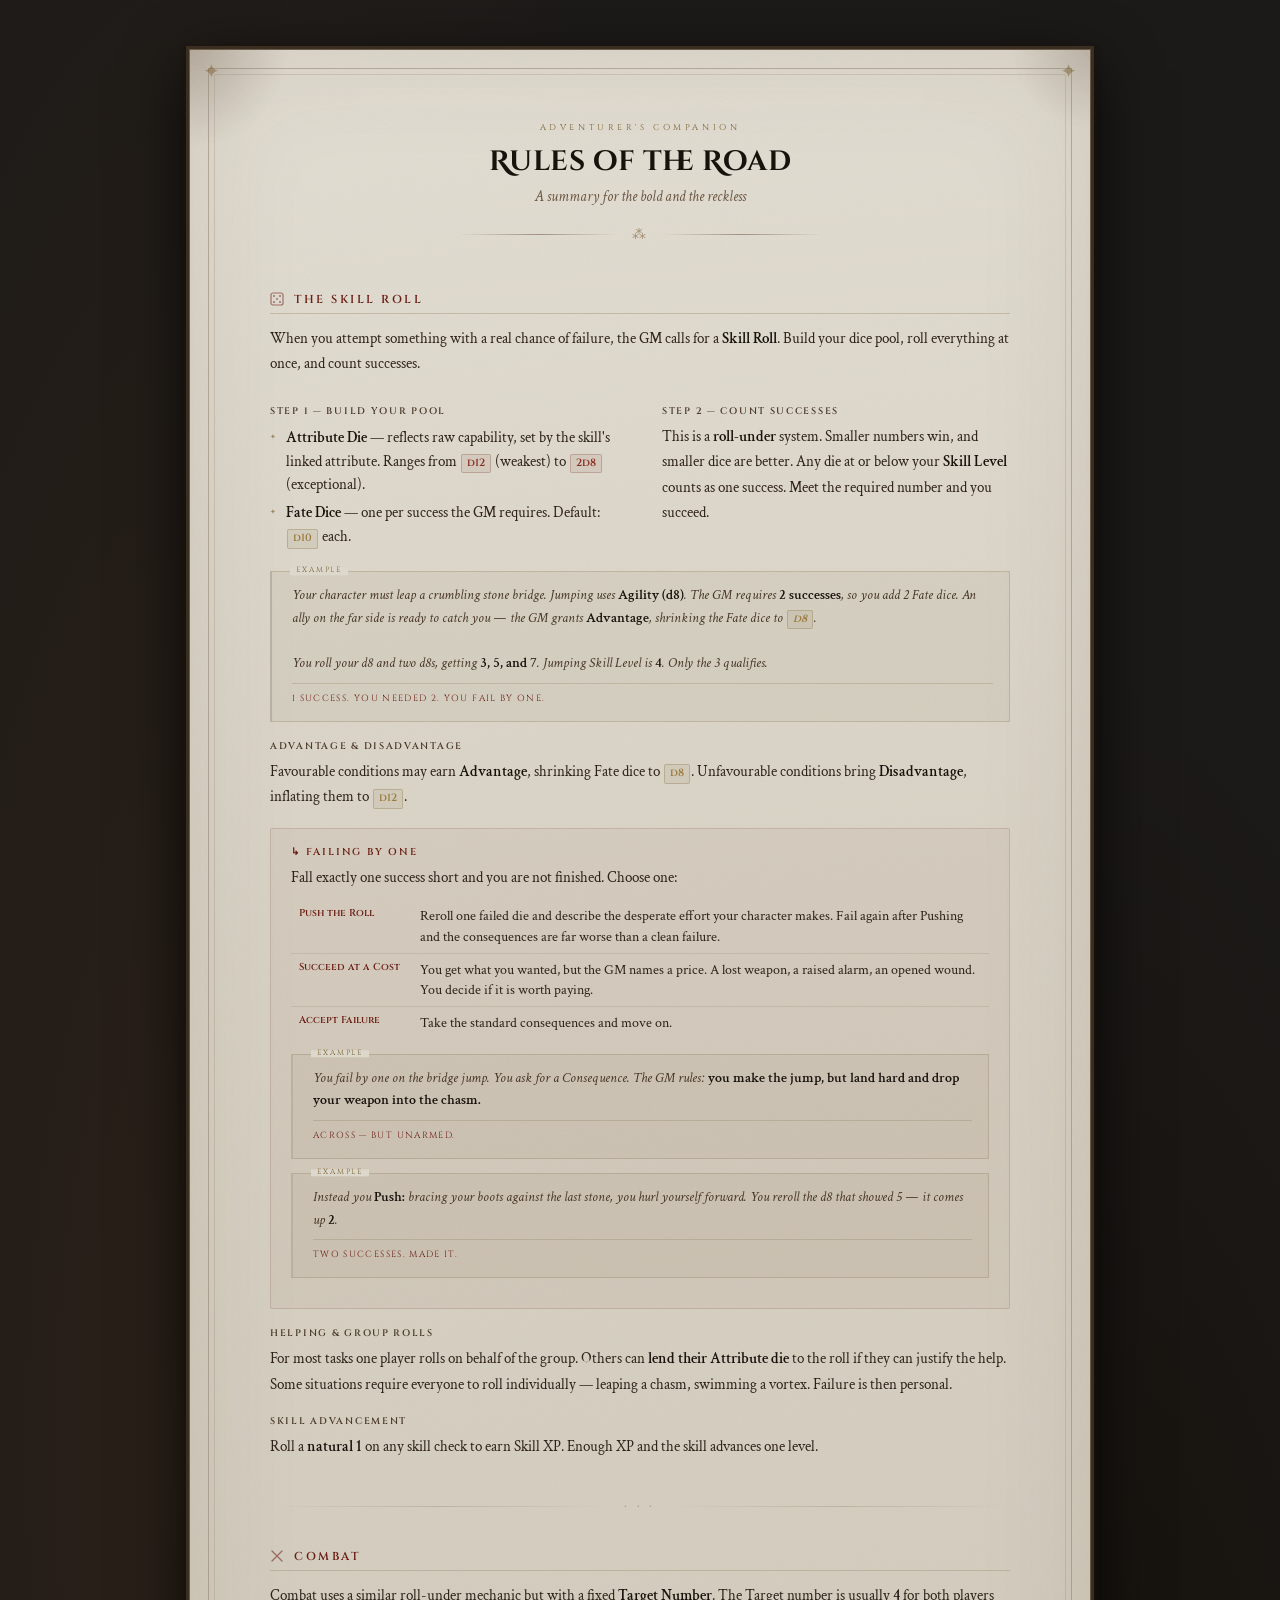
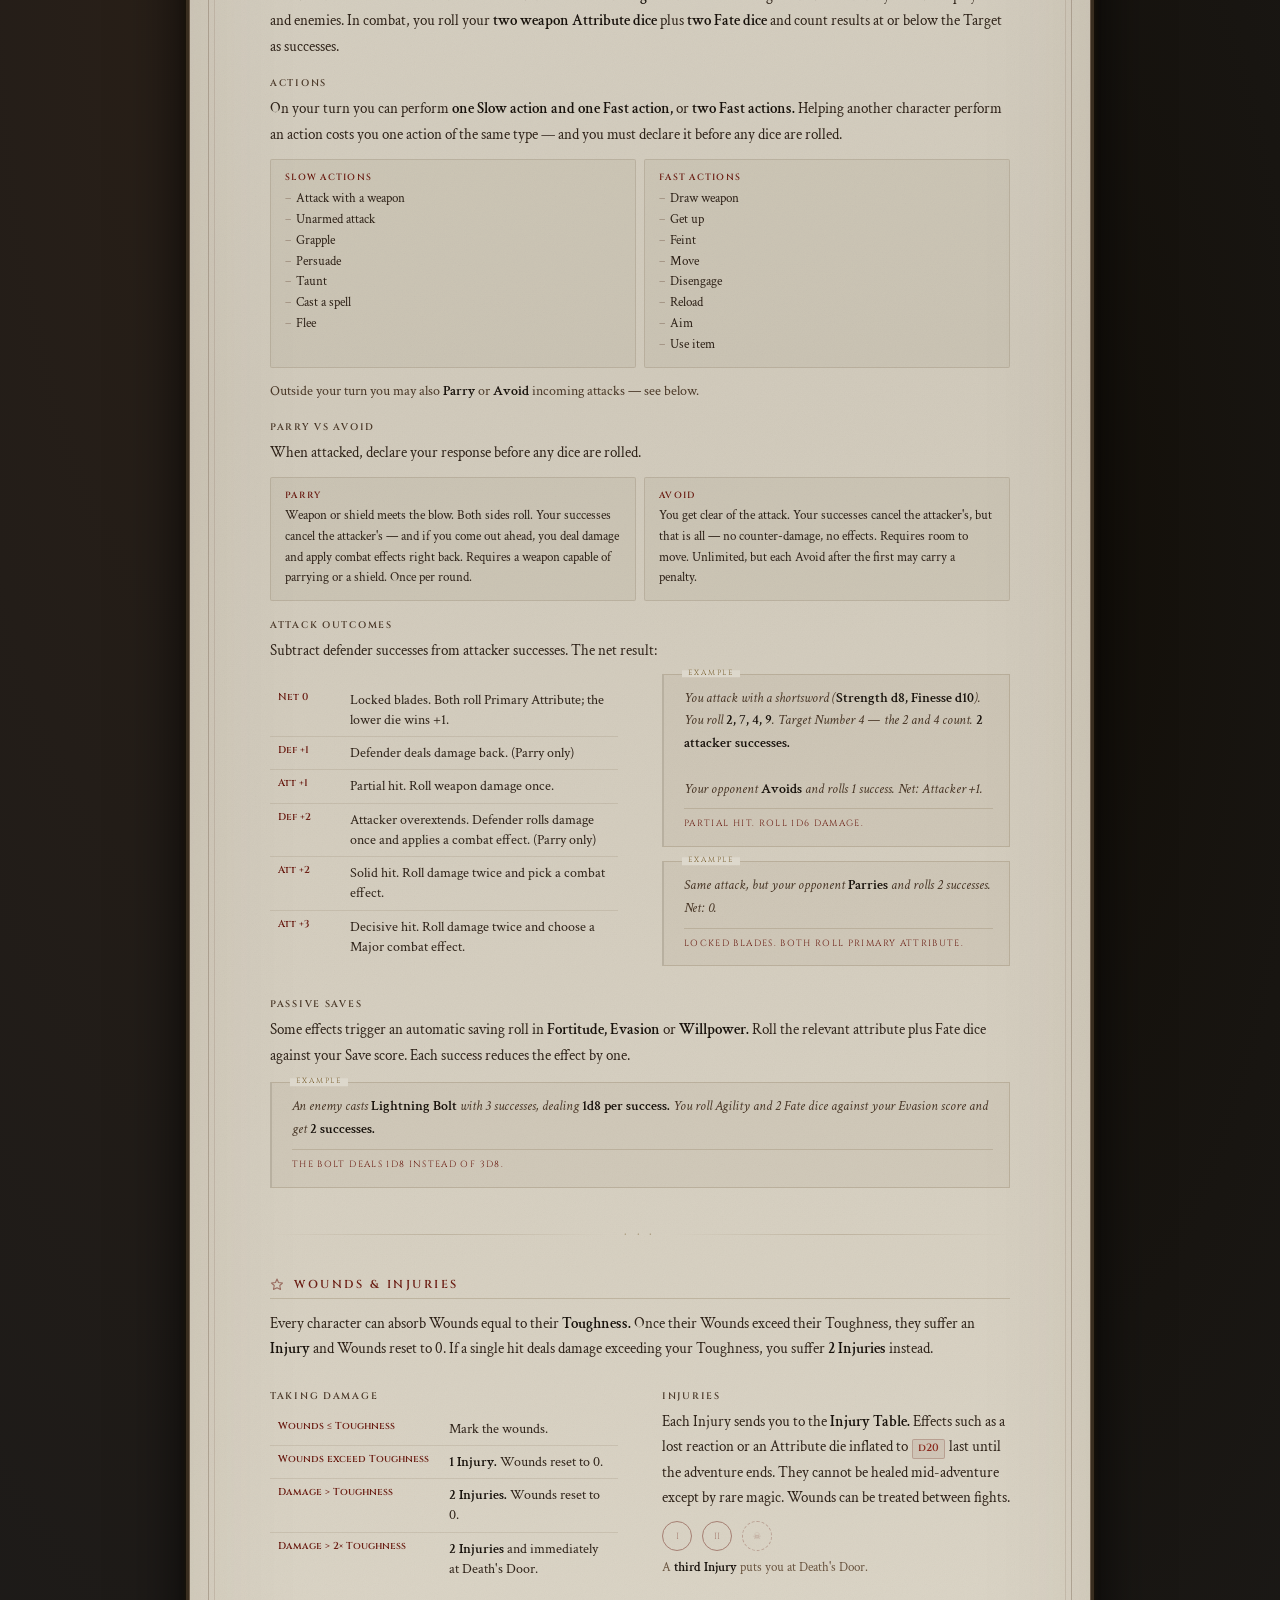
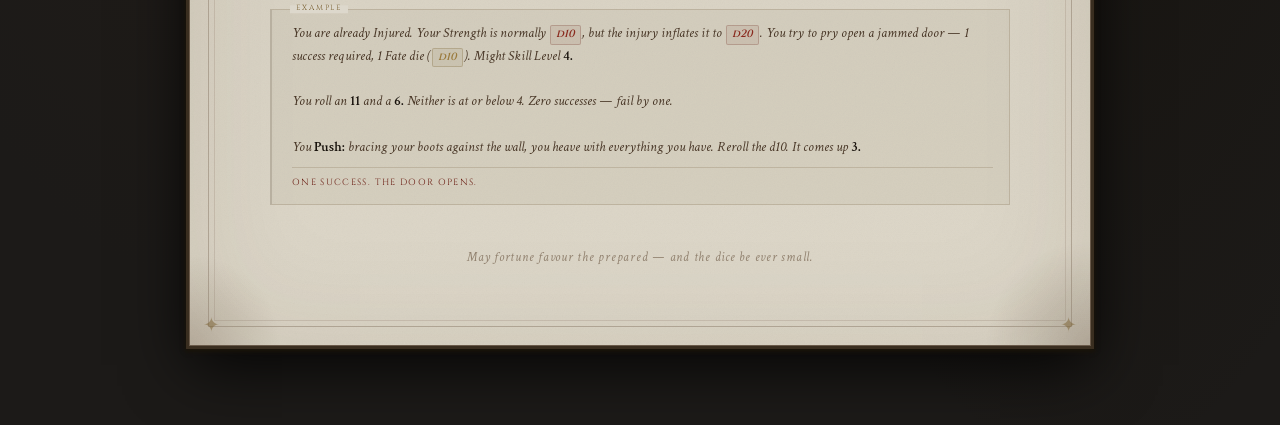
==== index.html @ 97e94782 "Rename rules-summary.html to index.html" ====
<!DOCTYPE html>
<html lang="en">
<head>
<meta charset="UTF-8">
<meta name="viewport" content="width=device-width, initial-scale=1.0">
<title>Rules of the Road — Player's Summary</title>
<link href="https://fonts.googleapis.com/css2?family=Cinzel+Decorative:wght@400;700&family=Cinzel:wght@400;600&family=Crimson+Text:ital,wght@0,400;0,600;1,400;1,600&display=swap" rel="stylesheet">
<style>
  :root {
    --bg:         #1c1a18;
    --parch:      #ddd8cc;
    --parch-mid:  #cdc7b8;
    --parch-dark: #b8b0a0;
    --parch-edge: #a09080;
    --ink:        #18120c;
    --ink-body:   #2e2218;
    --ink-mid:    #4a3828;
    --ink-faint:  #6a5540;
    --red:        #6b1e14;
    --red-light:  #8a2a1e;
    --gold:       #7a6030;
    --gold-light: #9a7a3c;
    --rule-line:  #a8998080;
    --example-border: #9a8a7060;
  }

  * { box-sizing: border-box; margin: 0; padding: 0; }

  body {
    background: var(--bg);
    background-image:
      radial-gradient(ellipse 60% 80% at 15% 40%, #2a2018 0%, transparent 70%),
      radial-gradient(ellipse 50% 60% at 85% 60%, #14100a 0%, transparent 70%);
    min-height: 100vh;
    padding: 50px 24px 80px;
    font-family: 'Crimson Text', Georgia, serif;
    display: flex;
    justify-content: center;
  }

  .page {
    max-width: 900px;
    width: 100%;
    position: relative;
    background: var(--parch);
    background-image:
      url("data:image/svg+xml,%3Csvg xmlns='http://www.w3.org/2000/svg' width='300' height='300'%3E%3Cfilter id='f'%3E%3CfeTurbulence type='fractalNoise' baseFrequency='0.9' numOctaves='4' stitchTiles='stitch'/%3E%3CfeColorMatrix type='saturate' values='0'/%3E%3C/filter%3E%3Crect width='300' height='300' filter='url(%23f)' opacity='0.06'/%3E%3C/svg%3E"),
      linear-gradient(175deg, #e2ddd2 0%, #d8d2c4 25%, #d0c9ba 55%, #d6cfc0 80%, #ddd7c8 100%);
    padding: 72px 80px 80px;
    box-shadow:
      0 0 0 1px #6a5a4a,
      0 0 0 4px #3a2e20,
      0 2px 4px 5px #1a140a,
      0 20px 60px rgba(0,0,0,0.85),
      inset 0 0 120px rgba(60,40,15,0.10);
    animation: appear 0.7s ease-out both;
  }

  @keyframes appear {
    from { opacity: 0; transform: translateY(20px); }
    to   { opacity: 1; transform: translateY(0); }
  }

  .page::before {
    content: '';
    position: absolute; inset: 0; pointer-events: none;
    background:
      radial-gradient(ellipse 150px 150px at 0 0,       rgba(60,35,10,0.22) 0%, transparent 65%),
      radial-gradient(ellipse 120px 120px at 100% 0,    rgba(50,30,8,0.16)  0%, transparent 65%),
      radial-gradient(ellipse 160px 160px at 100% 100%, rgba(45,25,5,0.20)  0%, transparent 65%),
      radial-gradient(ellipse 140px 140px at 0 100%,    rgba(55,32,8,0.18)  0%, transparent 65%);
  }

  .frame { position: absolute; inset: 18px; pointer-events: none; border: 1px solid #8a7a6880; }
  .frame::before { content: ''; position: absolute; inset: 5px; border: 0.5px solid #8a7a6840; }

  .flourish { position: absolute; width: 24px; height: 24px; color: var(--gold); opacity: 0.5; font-size: 20px; line-height: 1; pointer-events: none; }
  .flourish.tl { top: 12px; left: 13px; }
  .flourish.tr { top: 12px; right: 13px; transform: scaleX(-1); }
  .flourish.bl { bottom: 12px; left: 13px; transform: scaleY(-1); }
  .flourish.br { bottom: 12px; right: 13px; transform: scale(-1); }

  .title-block { text-align: center; margin-bottom: 48px; }
  .eyebrow { font-family: 'Cinzel', serif; font-size: 8.5px; letter-spacing: 0.42em; text-transform: uppercase; color: var(--gold); margin-bottom: 12px; }
  h1 { font-family: 'Cinzel Decorative', serif; font-size: 28px; font-weight: 700; color: var(--ink); letter-spacing: 0.02em; line-height: 1.2; margin-bottom: 8px; }
  .title-sub { font-family: 'Crimson Text', serif; font-style: italic; font-size: 15px; color: var(--ink-faint); margin-bottom: 20px; }
  .ornament-rule { display: flex; align-items: center; gap: 14px; justify-content: center; }
  .ornament-rule::before, .ornament-rule::after { content: ''; flex: 1; max-width: 160px; height: 1px; background: linear-gradient(to right, transparent, var(--parch-edge), transparent); }
  .ornament-rule span { color: var(--gold); opacity: 0.6; font-size: 14px; letter-spacing: 0.2em; }

  h2 { font-family: 'Cinzel', serif; font-size: 11.5px; font-weight: 600; letter-spacing: 0.22em; text-transform: uppercase; color: var(--red); margin-bottom: 12px; padding-bottom: 6px; border-bottom: 1px solid var(--rule-line); display: flex; align-items: center; gap: 10px; }
  h2 svg { opacity: 0.55; flex-shrink: 0; }
  h3 { font-family: 'Cinzel', serif; font-size: 9.5px; font-weight: 600; letter-spacing: 0.18em; text-transform: uppercase; color: var(--ink-mid); margin: 18px 0 6px; }

  p { font-size: 15px; line-height: 1.7; color: var(--ink-body); margin-bottom: 10px; }
  strong { color: var(--ink); font-weight: 600; }
  em { color: var(--ink-mid); }

  .example {
    position: relative;
    background: rgba(100,80,50,0.06);
    border: 1px solid var(--example-border);
    border-left: 2.5px solid var(--parch-dark);
    padding: 12px 16px 12px 20px;
    margin: 14px 0;
    font-style: italic;
    font-size: 13.8px;
    color: var(--ink-mid);
    line-height: 1.65;
  }
  .example::before {
    content: 'Example';
    position: absolute; top: -1px; left: 18px;
    font-family: 'Cinzel', serif; font-style: normal;
    font-size: 7.5px; letter-spacing: 0.25em; text-transform: uppercase;
    color: var(--gold); background: var(--parch);
    padding: 0 6px; transform: translateY(-50%); line-height: 1;
  }
  .example strong { color: var(--ink); font-style: normal; }
  .example .result {
    display: inline-block; margin-top: 8px; font-style: normal;
    font-family: 'Cinzel', serif; font-size: 9px; letter-spacing: 0.15em;
    text-transform: uppercase; color: var(--red);
    border-top: 1px solid var(--example-border); padding-top: 7px; width: 100%;
  }

  .columns { display: grid; grid-template-columns: 1fr 1fr; gap: 32px 44px; margin-top: 4px; }
  .section { margin-bottom: 36px; }

  .divider { display: flex; align-items: center; gap: 16px; margin: 38px 0 34px; }
  .divider::before, .divider::after { content: ''; flex: 1; height: 1px; background: linear-gradient(to right, transparent, var(--rule-line), transparent); }
  .divider span { color: var(--gold); opacity: 0.45; font-size: 13px; letter-spacing: 0.25em; }

  .outcome-table { width: 100%; border-collapse: collapse; margin: 10px 0; font-size: 13.5px; }
  .outcome-table tr { border-bottom: 1px solid rgba(100,80,50,0.13); }
  .outcome-table tr:last-child { border-bottom: none; }
  .outcome-table td { padding: 6px 8px; vertical-align: top; color: var(--ink-body); line-height: 1.5; }
  .outcome-table td:first-child { font-family: 'Cinzel', serif; font-size: 10px; font-weight: 600; white-space: nowrap; color: var(--red); padding-right: 12px; min-width: 72px; }

  .die { display: inline-block; font-family: 'Cinzel', serif; font-size: 10.5px; font-weight: 600; color: var(--red-light); background: rgba(107,30,20,0.07); border: 1px solid rgba(107,30,20,0.22); border-radius: 2px; padding: 0px 5px; margin: 0 1px; }
  .die.fate { color: var(--gold-light); background: rgba(120,96,48,0.08); border-color: rgba(120,96,48,0.28); }

  /* Action lists */
  .action-cols { display: grid; grid-template-columns: 1fr 1fr; gap: 8px; margin: 12px 0; }
  .action-card {
    background: rgba(100,80,50,0.06);
    border: 1px solid rgba(100,80,50,0.16);
    padding: 11px 14px; border-radius: 2px;
  }
  .action-card h4 { font-family: 'Cinzel', serif; font-size: 9px; font-weight: 600; letter-spacing: 0.14em; text-transform: uppercase; color: var(--red); margin-bottom: 6px; }
  .action-card ul { list-style: none; padding: 0; columns: 2; column-gap: 10px; }
  .action-card ul.single-col { columns: 1; }
  .action-card li { font-size: 13px; color: var(--ink-body); line-height: 1.6; padding-left: 11px; position: relative; break-inside: avoid; }
  .action-card li::before { content: '–'; position: absolute; left: 0; color: var(--parch-edge); }

  /* Defend cards */
  .defend-grid { display: grid; grid-template-columns: 1fr 1fr; gap: 8px; margin: 12px 0; }
  .defend-card { background: rgba(100,80,50,0.06); border: 1px solid rgba(100,80,50,0.16); padding: 11px 14px; border-radius: 2px; }
  .defend-card h4 { font-family: 'Cinzel', serif; font-size: 9px; font-weight: 600; letter-spacing: 0.14em; text-transform: uppercase; color: var(--red); margin-bottom: 5px; }
  .defend-card p { font-size: 13px; color: var(--ink-body); margin: 0; line-height: 1.6; }

  .fail-section { background: rgba(107,30,20,0.04); border: 1px solid rgba(107,30,20,0.14); border-radius: 2px; padding: 16px 20px; margin-top: 18px; }
  .fail-section h3 { margin-top: 0; color: var(--red); font-size: 10px; }

  .injury-row { display: flex; gap: 10px; margin: 10px 0 6px; }
  .injury-pip { width: 30px; height: 30px; border: 1.5px solid var(--red); border-radius: 50%; opacity: 0.45; display: flex; align-items: center; justify-content: center; font-family: 'Cinzel', serif; font-size: 9px; color: var(--red); }
  .injury-pip.fatal { border-style: dashed; opacity: 0.28; }

  .footer { text-align: center; margin-top: 44px; font-family: 'Crimson Text', serif; font-style: italic; font-size: 12.5px; color: var(--ink-faint); opacity: 0.65; letter-spacing: 0.06em; }

  ul.plain { list-style: none; padding: 0; margin: 8px 0; }
  ul.plain li { font-size: 14.5px; color: var(--ink-body); line-height: 1.65; padding-left: 16px; position: relative; margin-bottom: 4px; }
  ul.plain li::before { content: '✦'; position: absolute; left: 0; font-size: 7px; top: 5px; color: var(--gold); opacity: 0.65; }
</style>
</head>
<body>
<div class="page">
  <div class="frame"></div>
  <span class="flourish tl">✦</span>
  <span class="flourish tr">✦</span>
  <span class="flourish bl">✦</span>
  <span class="flourish br">✦</span>

  <div class="title-block">
    <div class="eyebrow">Adventurer's Companion</div>
    <h1>Rules of the Road</h1>
    <div class="title-sub">A summary for the bold and the reckless</div>
    <div class="ornament-rule"><span>⁂</span></div>
  </div>

  <!-- SKILL ROLLS -->
  <div class="section">
    <h2>
      <svg width="14" height="14" viewBox="0 0 14 14" fill="none"><rect x="1" y="1" width="12" height="12" rx="2" stroke="#6b1e14" stroke-width="1.2"/><circle cx="4" cy="4" r="1" fill="#6b1e14"/><circle cx="10" cy="4" r="1" fill="#6b1e14"/><circle cx="7" cy="7" r="1" fill="#6b1e14"/><circle cx="4" cy="10" r="1" fill="#6b1e14"/><circle cx="10" cy="10" r="1" fill="#6b1e14"/></svg>
      The Skill Roll
    </h2>

    <p>When you attempt something with a real chance of failure, the GM calls for a <strong>Skill Roll</strong>. Build your dice pool, roll everything at once, and count successes.</p>

    <div class="columns">
      <div>
        <h3>Step 1 — Build Your Pool</h3>
        <ul class="plain">
          <li><strong>Attribute Die</strong> — reflects raw capability, set by the skill's linked attribute. Ranges from <span class="die">d12</span> (weakest) to <span class="die">2d8</span> (exceptional).</li>
          <li><strong>Fate Dice</strong> — one per success the GM requires. Default: <span class="die fate">d10</span> each.</li>
        </ul>
      </div>
      <div>
        <h3>Step 2 — Count Successes</h3>
        <p>This is a <strong>roll-under</strong> system. Smaller numbers win, and smaller dice are better. Any die at or below your <strong>Skill Level</strong> counts as one success. Meet the required number and you succeed.</p>
      </div>
    </div>

    <div class="example">
      Your character must leap a crumbling stone bridge. Jumping uses <strong>Agility (d8)</strong>. The GM requires <strong>2 successes</strong>, so you add 2 Fate dice. An ally on the far side is ready to catch you — the GM grants <strong>Advantage</strong>, shrinking the Fate dice to <span class="die fate">d8</span>.<br><br>
      You roll your d8 and two d8s, getting <strong>3, 5, and 7</strong>. Jumping Skill Level is <strong>4</strong>. Only the 3 qualifies.
      <span class="result">1 success. You needed 2. You fail by one.</span>
    </div>

    <h3>Advantage &amp; Disadvantage</h3>
    <p>Favourable conditions may earn <strong>Advantage</strong>, shrinking Fate dice to <span class="die fate">d8</span>. Unfavourable conditions bring <strong>Disadvantage</strong>, inflating them to <span class="die fate">d12</span>.</p>


    <!-- FAILING BY ONE -->
    <div class="fail-section">
      <h3>↳ Failing by One</h3>
      <p>Fall exactly one success short and you are not finished. Choose one:</p>
      <table class="outcome-table">
        <tr>
          <td>Push the Roll</td>
          <td>Reroll one failed die and describe the desperate effort your character makes. Fail again after Pushing and the consequences are far worse than a clean failure.</td>
        </tr>
        <tr>
          <td>Succeed at a Cost</td>
          <td>You get what you wanted, but the GM names a price. A lost weapon, a raised alarm, an opened wound. You decide if it is worth paying.</td>
        </tr>
        <tr>
          <td>Accept Failure</td>
          <td>Take the standard consequences and move on.</td>
        </tr>
      </table>

      <div class="example">
        You fail by one on the bridge jump. You ask for a Consequence. The GM rules: <strong>you make the jump, but land hard and drop your weapon into the chasm.</strong>
        <span class="result">Across — but unarmed.</span>
      </div>
      <div class="example">
        Instead you <strong>Push:</strong> bracing your boots against the last stone, you hurl yourself forward. You reroll the d8 that showed 5 — it comes up <strong>2</strong>.
        <span class="result">Two successes. Made it.</span>
      </div>
    </div>
	  <h3>Helping &amp; Group Rolls</h3>
    <p>For most tasks one player rolls on behalf of the group. Others can <strong>lend their Attribute die</strong> to the roll if they can justify the help. Some situations require everyone to roll individually — leaping a chasm, swimming a vortex. Failure is then personal.</p>

    <h3>Skill Advancement</h3>
    <p>Roll a <strong>natural 1</strong> on any skill check to earn Skill XP. Enough XP and the skill advances one level.</p>
  </div>

  <div class="divider"><span>· · ·</span></div>

  <!-- COMBAT -->
  <div class="section">
    <h2>
      <svg width="14" height="14" viewBox="0 0 14 14" fill="none"><line x1="2" y1="12" x2="12" y2="2" stroke="#6b1e14" stroke-width="1.3" stroke-linecap="round"/><line x1="2" y1="2" x2="12" y2="12" stroke="#6b1e14" stroke-width="1.3" stroke-linecap="round"/></svg>
      Combat
    </h2>

    <p>Combat uses a similar roll-under mechanic but with a fixed <strong>Target Number</strong>. The Target number is usually <strong>4</strong> for both players and enemies. In combat, you roll your <strong>two weapon Attribute dice</strong> plus <strong>two Fate dice</strong> and count results at or below the Target as successes.</p>

    <h3>Actions</h3>
    <p>On your turn you can perform <strong>one Slow action and one Fast action,</strong> or <strong>two Fast actions.</strong> Helping another character perform an action costs you one action of the same type — and you must declare it before any dice are rolled.</p>

    <div class="action-cols">
      <div class="action-card">
        <h4>Slow Actions</h4>
        <ul class="single-col">
          <li>Attack with a weapon</li>
          <li>Unarmed attack</li>
          <li>Grapple</li>
          <li>Persuade</li>
          <li>Taunt</li>
          <li>Cast a spell</li>
          <li>Flee</li>
        </ul>
      </div>
      <div class="action-card">
        <h4>Fast Actions</h4>
        <ul class="single-col">
          <li>Draw weapon</li>
          <li>Get up</li>
          <li>Feint</li>
          <li>Move</li>
          <li>Disengage</li>
          <li>Reload</li>
          <li>Aim</li>
          <li>Use item</li>
        </ul>
      </div>
    </div>

    <p style="font-size: 13.5px; color: var(--ink-mid);">Outside your turn you may also <strong>Parry</strong> or <strong>Avoid</strong> incoming attacks — see below.</p>

    <h3>Parry vs Avoid</h3>
    <p>When attacked, declare your response before any dice are rolled.</p>

    <div class="defend-grid">
      <div class="defend-card">
        <h4>Parry</h4>
        <p>Weapon or shield meets the blow. Both sides roll. Your successes cancel the attacker's — and if you come out ahead, you deal damage and apply combat effects right back. Requires a weapon capable of parrying or a shield. Once per round.</p>
      </div>
      <div class="defend-card">
        <h4>Avoid</h4>
        <p>You get clear of the attack. Your successes cancel the attacker's, but that is all — no counter-damage, no effects. Requires room to move. Unlimited, but each Avoid after the first may carry a penalty.</p>
      </div>
    </div>

    <h3>Attack Outcomes</h3>
    <p>Subtract defender successes from attacker successes. The net result:</p>

    <div class="columns" style="margin-top: 10px;">
      <div>
        <table class="outcome-table">
          <tr><td>Net 0</td><td>Locked blades. Both roll Primary Attribute; the lower die wins +1.</td></tr>
          <tr><td>Def +1</td><td>Defender deals damage back. (Parry only)</td></tr>
          <tr><td>Att +1</td><td>Partial hit. Roll weapon damage once.</td></tr>
          <tr><td>Def +2</td><td>Attacker overextends. Defender rolls damage once and applies a combat effect. (Parry only)</td></tr>
          <tr><td>Att +2</td><td>Solid hit. Roll damage twice and pick a combat effect.</td></tr>
          <tr><td>Att +3</td><td>Decisive hit. Roll damage twice and choose a Major combat effect.</td></tr>
        </table>
      </div>
      <div>
        <div class="example" style="margin-top: 0;">
          You attack with a shortsword (<strong>Strength d8, Finesse d10</strong>). You roll <strong>2, 7, 4, 9</strong>. Target Number 4 — the 2 and 4 count. <strong>2 attacker successes.</strong><br><br>
          Your opponent <strong>Avoids</strong> and rolls 1 success. Net: Attacker +1.
          <span class="result">Partial hit. Roll 1d6 damage.</span>
        </div>
        <div class="example">
          Same attack, but your opponent <strong>Parries</strong> and rolls 2 successes. Net: 0.
          <span class="result">Locked blades. Both roll Primary Attribute.</span>
        </div>
      </div>
    </div>

    <h3>Passive Saves</h3>
    <p>Some effects trigger an automatic saving roll in <strong>Fortitude, Evasion</strong> or <strong>Willpower.</strong> Roll the relevant attribute plus Fate dice against your Save score. Each success reduces the effect by one.</p>

    <div class="example">
      An enemy casts <strong>Lightning Bolt</strong> with 3 successes, dealing <strong>1d8 per success.</strong> You roll Agility and 2 Fate dice against your Evasion score and get <strong>2 successes.</strong>
      <span class="result">The bolt deals 1d8 instead of 3d8.</span>
    </div>
  </div>

  <div class="divider"><span>· · ·</span></div>

  <!-- WOUNDS -->
  <div class="section">
    <h2>
      <svg width="14" height="14" viewBox="0 0 14 14" fill="none"><path d="M7 2 L8.5 5.5 L12.5 6 L9.75 8.5 L10.5 12.5 L7 10.75 L3.5 12.5 L4.25 8.5 L1.5 6 L5.5 5.5 Z" stroke="#6b1e14" stroke-width="1.1" fill="none" stroke-linejoin="round"/></svg>
      Wounds &amp; Injuries
    </h2>

    <p>Every character can absorb Wounds equal to their <strong>Toughness.</strong> Once their Wounds exceed their Toughness, they suffer an <strong>Injury</strong> and Wounds reset to 0. If a single hit deals damage exceeding your Toughness, you suffer <strong>2 Injuries</strong> instead.</p>

    <div class="columns">
      <div>
        <h3>Taking Damage</h3>
        <table class="outcome-table">
          <tr>
            <td>Wounds ≤ Toughness</td>
            <td>Mark the wounds.</td>
          </tr>
          <tr>
            <td>Wounds exceed Toughness</td>
            <td><strong>1 Injury.</strong> Wounds reset to 0.</td>
          </tr>
          <tr>
            <td>Damage &gt; Toughness</td>
            <td><strong>2 Injuries.</strong> Wounds reset to 0.</td>
          </tr>
          <tr>
            <td>Damage &gt; 2× Toughness</td>
            <td><strong>2 Injuries</strong> and immediately at Death's Door.</td>
          </tr>
        </table>
      </div>

      <div>
        <h3>Injuries</h3>
        <p>Each Injury sends you to the <strong>Injury Table.</strong> Effects such as a lost reaction or an Attribute die inflated to <span class="die">d20</span> last until the adventure ends. They cannot be healed mid-adventure except by rare magic. Wounds can be treated between fights.</p>
        <div class="injury-row">
          <div class="injury-pip">I</div>
          <div class="injury-pip">II</div>
          <div class="injury-pip fatal">☠</div>
        </div>
        <p style="font-size: 13px; color: var(--ink-faint);">A <strong>third Injury</strong> puts you at Death's Door.</p>
      </div>
    </div>

    <div class="example">
      You are already Injured. Your Strength is normally <span class="die">d10</span>, but the injury inflates it to <span class="die">d20</span>. You try to pry open a jammed door — 1 success required, 1 Fate die (<span class="die fate">d10</span>). Might Skill Level <strong>4.</strong><br><br>
      You roll an <strong>11</strong> and a <strong>6.</strong> Neither is at or below 4. Zero successes — fail by one.<br><br>
      You <strong>Push:</strong> bracing your boots against the wall, you heave with everything you have. Reroll the d10. It comes up <strong>3.</strong>
      <span class="result">One success. The door opens.</span>
    </div>
  </div>

  <div class="footer">
    May fortune favour the prepared — and the dice be ever small.
  </div>
</div>
</body>
</html>
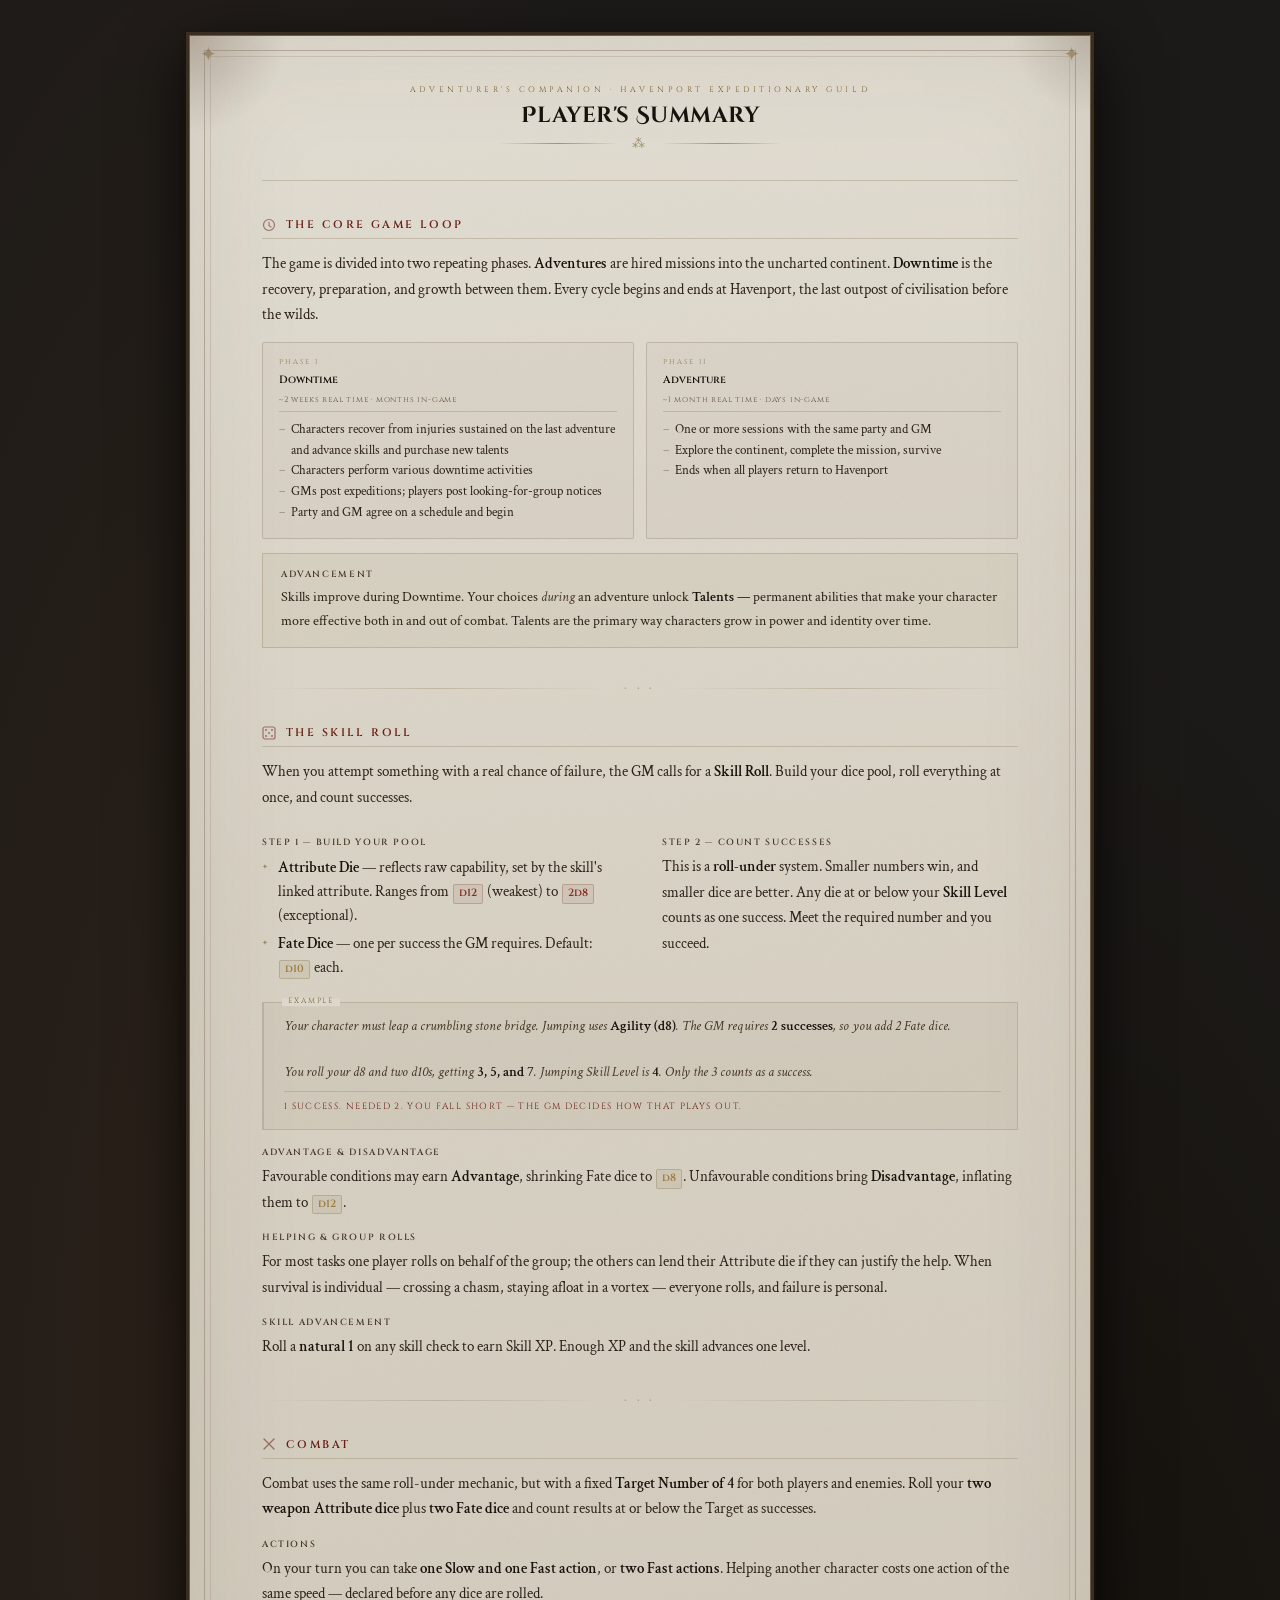
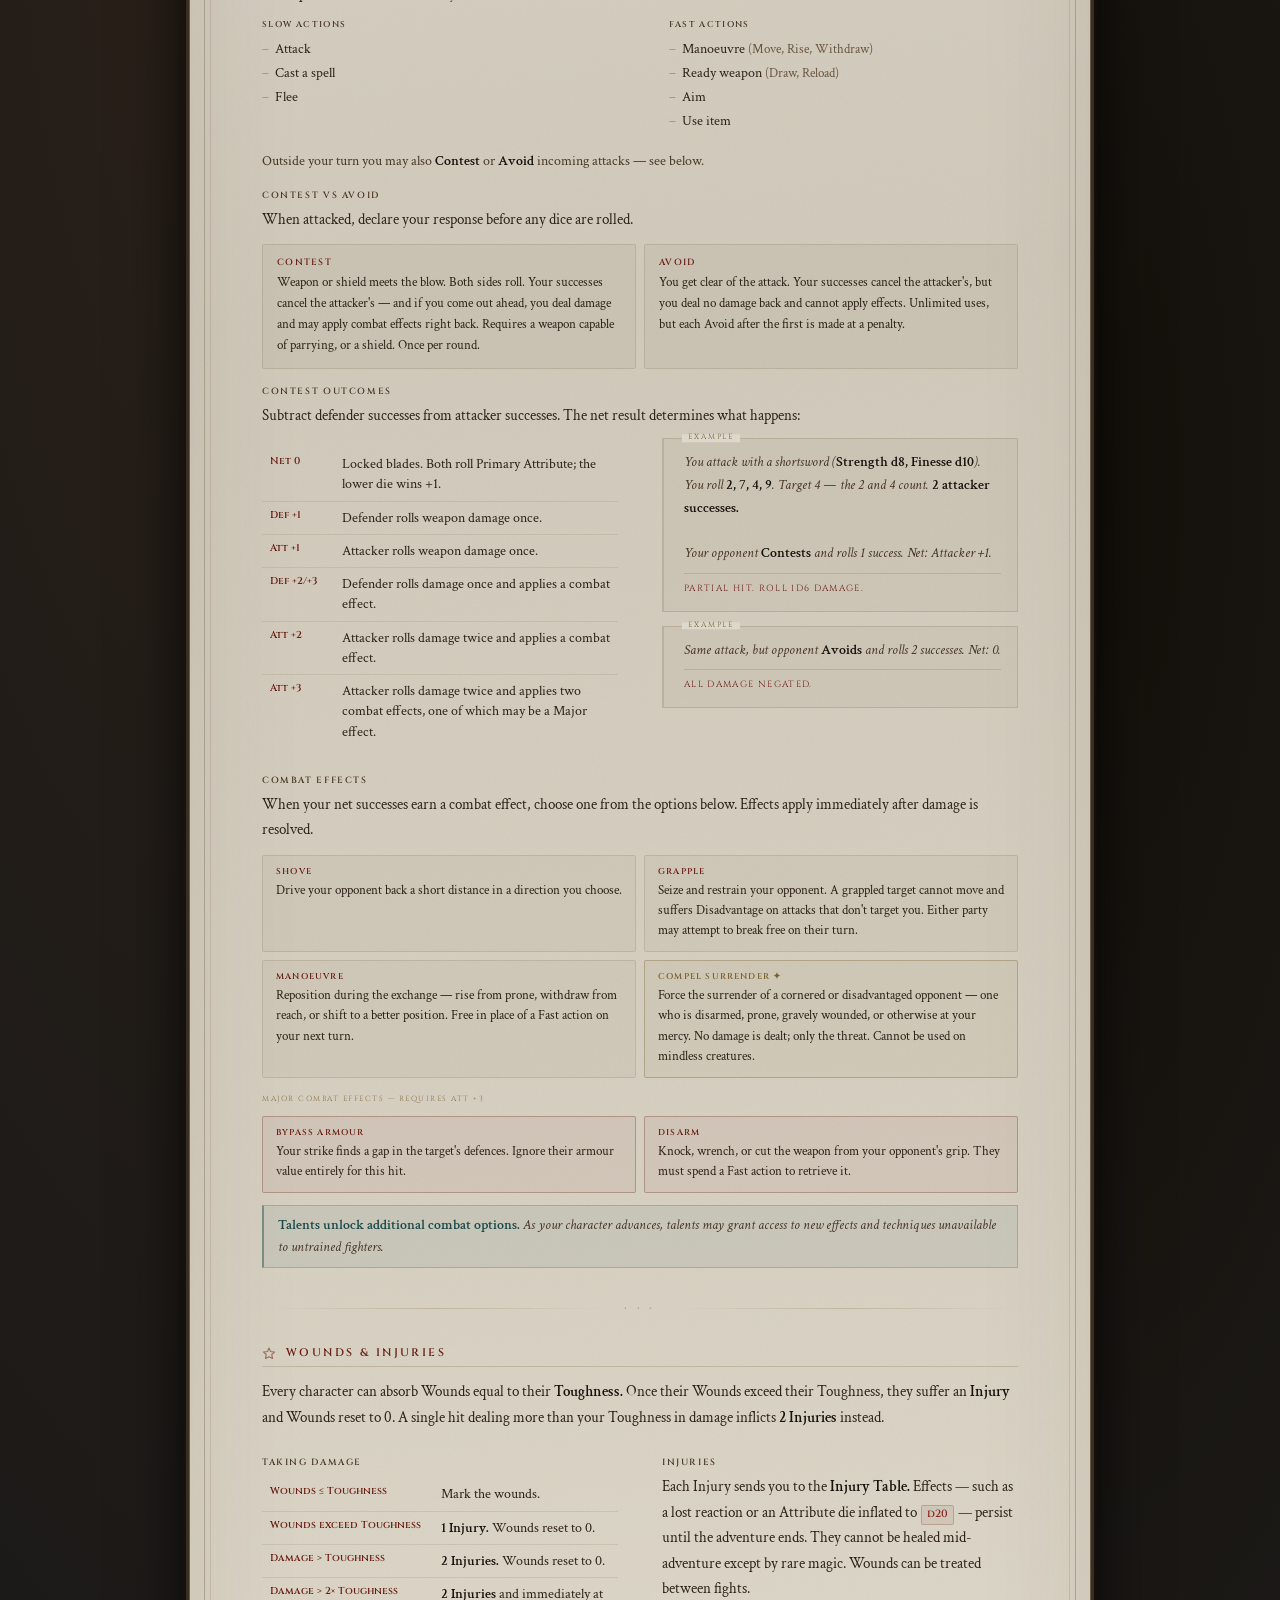
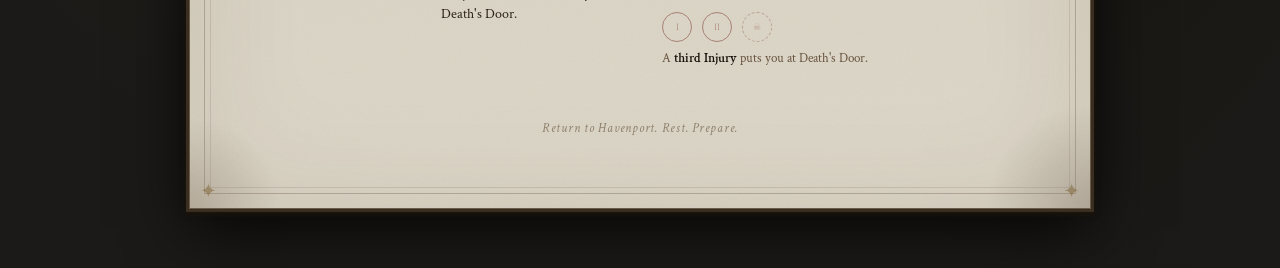
==== commit 4e8318a5: "Update index.html" ====
--- a/index.html
+++ b/index.html
@@ -3,7 +3,7 @@
 <head>
 <meta charset="UTF-8">
 <meta name="viewport" content="width=device-width, initial-scale=1.0">
-<title>Rules of the Road — Player's Summary</title>
+<title>Player's Summary</title>
 <link href="https://fonts.googleapis.com/css2?family=Cinzel+Decorative:wght@400;700&family=Cinzel:wght@400;600&family=Crimson+Text:ital,wght@0,400;0,600;1,400;1,600&display=swap" rel="stylesheet">
 <style>
   :root {
@@ -22,6 +22,7 @@
     --gold-light: #9a7a3c;
     --rule-line:  #a8998080;
     --example-border: #9a8a7060;
+    --teal:       #1a4a4a;
   }
 
   * { box-sizing: border-box; margin: 0; padding: 0; }
@@ -32,7 +33,7 @@
       radial-gradient(ellipse 60% 80% at 15% 40%, #2a2018 0%, transparent 70%),
       radial-gradient(ellipse 50% 60% at 85% 60%, #14100a 0%, transparent 70%);
     min-height: 100vh;
-    padding: 50px 24px 80px;
+    padding: 36px 24px 60px;
     font-family: 'Crimson Text', Georgia, serif;
     display: flex;
     justify-content: center;
@@ -46,7 +47,7 @@
     background-image:
       url("data:image/svg+xml,%3Csvg xmlns='http://www.w3.org/2000/svg' width='300' height='300'%3E%3Cfilter id='f'%3E%3CfeTurbulence type='fractalNoise' baseFrequency='0.9' numOctaves='4' stitchTiles='stitch'/%3E%3CfeColorMatrix type='saturate' values='0'/%3E%3C/filter%3E%3Crect width='300' height='300' filter='url(%23f)' opacity='0.06'/%3E%3C/svg%3E"),
       linear-gradient(175deg, #e2ddd2 0%, #d8d2c4 25%, #d0c9ba 55%, #d6cfc0 80%, #ddd7c8 100%);
-    padding: 72px 80px 80px;
+    padding: 48px 72px 72px;
     box-shadow:
       0 0 0 1px #6a5a4a,
       0 0 0 4px #3a2e20,
@@ -71,49 +72,43 @@
       radial-gradient(ellipse 140px 140px at 0 100%,    rgba(55,32,8,0.18)  0%, transparent 65%);
   }
 
-  .frame { position: absolute; inset: 18px; pointer-events: none; border: 1px solid #8a7a6880; }
+  .frame { position: absolute; inset: 14px; pointer-events: none; border: 1px solid #8a7a6880; }
   .frame::before { content: ''; position: absolute; inset: 5px; border: 0.5px solid #8a7a6840; }
 
   .flourish { position: absolute; width: 24px; height: 24px; color: var(--gold); opacity: 0.5; font-size: 20px; line-height: 1; pointer-events: none; }
-  .flourish.tl { top: 12px; left: 13px; }
-  .flourish.tr { top: 12px; right: 13px; transform: scaleX(-1); }
-  .flourish.bl { bottom: 12px; left: 13px; transform: scaleY(-1); }
-  .flourish.br { bottom: 12px; right: 13px; transform: scale(-1); }
-
-  .title-block { text-align: center; margin-bottom: 48px; }
-  .eyebrow { font-family: 'Cinzel', serif; font-size: 8.5px; letter-spacing: 0.42em; text-transform: uppercase; color: var(--gold); margin-bottom: 12px; }
-  h1 { font-family: 'Cinzel Decorative', serif; font-size: 28px; font-weight: 700; color: var(--ink); letter-spacing: 0.02em; line-height: 1.2; margin-bottom: 8px; }
-  .title-sub { font-family: 'Crimson Text', serif; font-style: italic; font-size: 15px; color: var(--ink-faint); margin-bottom: 20px; }
+  .flourish.tl { top: 9px; left: 10px; }
+  .flourish.tr { top: 9px; right: 10px; transform: scaleX(-1); }
+  .flourish.bl { bottom: 9px; left: 10px; transform: scaleY(-1); }
+  .flourish.br { bottom: 9px; right: 10px; transform: scale(-1); }
+
+  /* ── TITLE ── */
+  .title-block { text-align: center; margin-bottom: 36px; padding-bottom: 28px; border-bottom: 1px solid var(--rule-line); }
+  .eyebrow { font-family: 'Cinzel', serif; font-size: 8px; letter-spacing: 0.44em; text-transform: uppercase; color: var(--gold); margin-bottom: 8px; }
+  h1 { font-family: 'Cinzel Decorative', serif; font-size: 22px; font-weight: 700; color: var(--ink); letter-spacing: 0.02em; line-height: 1.2; margin-bottom: 6px; }
+  .title-sub { font-family: 'Crimson Text', serif; font-style: italic; font-size: 14px; color: var(--ink-faint); margin-bottom: 14px; }
   .ornament-rule { display: flex; align-items: center; gap: 14px; justify-content: center; }
-  .ornament-rule::before, .ornament-rule::after { content: ''; flex: 1; max-width: 160px; height: 1px; background: linear-gradient(to right, transparent, var(--parch-edge), transparent); }
-  .ornament-rule span { color: var(--gold); opacity: 0.6; font-size: 14px; letter-spacing: 0.2em; }
-
-  h2 { font-family: 'Cinzel', serif; font-size: 11.5px; font-weight: 600; letter-spacing: 0.22em; text-transform: uppercase; color: var(--red); margin-bottom: 12px; padding-bottom: 6px; border-bottom: 1px solid var(--rule-line); display: flex; align-items: center; gap: 10px; }
+  .ornament-rule::before, .ornament-rule::after { content: ''; flex: 1; max-width: 120px; height: 1px; background: linear-gradient(to right, transparent, var(--parch-edge), transparent); }
+  .ornament-rule span { color: var(--gold); opacity: 0.6; font-size: 13px; letter-spacing: 0.2em; }
+
+  /* ── HEADINGS ── */
+  h2 { font-family: 'Cinzel', serif; font-size: 11px; font-weight: 600; letter-spacing: 0.22em; text-transform: uppercase; color: var(--red); margin-bottom: 12px; padding-bottom: 6px; border-bottom: 1px solid var(--rule-line); display: flex; align-items: center; gap: 10px; }
   h2 svg { opacity: 0.55; flex-shrink: 0; }
-  h3 { font-family: 'Cinzel', serif; font-size: 9.5px; font-weight: 600; letter-spacing: 0.18em; text-transform: uppercase; color: var(--ink-mid); margin: 18px 0 6px; }
+  h3 { font-family: 'Cinzel', serif; font-size: 9px; font-weight: 600; letter-spacing: 0.18em; text-transform: uppercase; color: var(--ink-mid); margin: 16px 0 6px; }
 
   p { font-size: 15px; line-height: 1.7; color: var(--ink-body); margin-bottom: 10px; }
   strong { color: var(--ink); font-weight: 600; }
   em { color: var(--ink-mid); }
 
+  /* ── EXAMPLE BOX ── */
   .example {
-    position: relative;
-    background: rgba(100,80,50,0.06);
-    border: 1px solid var(--example-border);
-    border-left: 2.5px solid var(--parch-dark);
-    padding: 12px 16px 12px 20px;
-    margin: 14px 0;
-    font-style: italic;
-    font-size: 13.8px;
-    color: var(--ink-mid);
-    line-height: 1.65;
+    position: relative; background: rgba(100,80,50,0.06); border: 1px solid var(--example-border);
+    border-left: 2.5px solid var(--parch-dark); padding: 12px 16px 12px 20px; margin: 14px 0;
+    font-style: italic; font-size: 13.8px; color: var(--ink-mid); line-height: 1.65;
   }
   .example::before {
-    content: 'Example';
-    position: absolute; top: -1px; left: 18px;
-    font-family: 'Cinzel', serif; font-style: normal;
-    font-size: 7.5px; letter-spacing: 0.25em; text-transform: uppercase;
-    color: var(--gold); background: var(--parch);
+    content: 'Example'; position: absolute; top: -1px; left: 18px;
+    font-family: 'Cinzel', serif; font-style: normal; font-size: 7.5px; letter-spacing: 0.25em;
+    text-transform: uppercase; color: var(--gold); background: var(--parch);
     padding: 0 6px; transform: translateY(-50%); line-height: 1;
   }
   .example strong { color: var(--ink); font-style: normal; }
@@ -124,53 +119,94 @@
     border-top: 1px solid var(--example-border); padding-top: 7px; width: 100%;
   }
 
+  /* ── LAYOUT ── */
   .columns { display: grid; grid-template-columns: 1fr 1fr; gap: 32px 44px; margin-top: 4px; }
-  .section { margin-bottom: 36px; }
-
-  .divider { display: flex; align-items: center; gap: 16px; margin: 38px 0 34px; }
+  .section { margin-bottom: 32px; }
+  .divider { display: flex; align-items: center; gap: 16px; margin: 30px 0 28px; }
   .divider::before, .divider::after { content: ''; flex: 1; height: 1px; background: linear-gradient(to right, transparent, var(--rule-line), transparent); }
   .divider span { color: var(--gold); opacity: 0.45; font-size: 13px; letter-spacing: 0.25em; }
 
+  /* ── TABLES ── */
   .outcome-table { width: 100%; border-collapse: collapse; margin: 10px 0; font-size: 13.5px; }
   .outcome-table tr { border-bottom: 1px solid rgba(100,80,50,0.13); }
   .outcome-table tr:last-child { border-bottom: none; }
   .outcome-table td { padding: 6px 8px; vertical-align: top; color: var(--ink-body); line-height: 1.5; }
   .outcome-table td:first-child { font-family: 'Cinzel', serif; font-size: 10px; font-weight: 600; white-space: nowrap; color: var(--red); padding-right: 12px; min-width: 72px; }
 
+  /* ── DICE ── */
   .die { display: inline-block; font-family: 'Cinzel', serif; font-size: 10.5px; font-weight: 600; color: var(--red-light); background: rgba(107,30,20,0.07); border: 1px solid rgba(107,30,20,0.22); border-radius: 2px; padding: 0px 5px; margin: 0 1px; }
   .die.fate { color: var(--gold-light); background: rgba(120,96,48,0.08); border-color: rgba(120,96,48,0.28); }
 
-  /* Action lists */
-  .action-cols { display: grid; grid-template-columns: 1fr 1fr; gap: 8px; margin: 12px 0; }
-  .action-card {
-    background: rgba(100,80,50,0.06);
-    border: 1px solid rgba(100,80,50,0.16);
-    padding: 11px 14px; border-radius: 2px;
-  }
-  .action-card h4 { font-family: 'Cinzel', serif; font-size: 9px; font-weight: 600; letter-spacing: 0.14em; text-transform: uppercase; color: var(--red); margin-bottom: 6px; }
-  .action-card ul { list-style: none; padding: 0; columns: 2; column-gap: 10px; }
-  .action-card ul.single-col { columns: 1; }
-  .action-card li { font-size: 13px; color: var(--ink-body); line-height: 1.6; padding-left: 11px; position: relative; break-inside: avoid; }
-  .action-card li::before { content: '–'; position: absolute; left: 0; color: var(--parch-edge); }
-
-  /* Defend cards */
+  /* ── ACTIONS INLINE SPLIT LIST ── */
+  .action-split {
+    display: grid;
+    grid-template-columns: 1fr 1px 1fr;
+    gap: 0 28px;
+    margin: 12px 0 16px;
+    align-items: start;
+  }
+  .action-split .rule-col { background: rgba(168,153,128,0.4); }
+  .action-split h4 {
+    font-family: 'Cinzel', serif; font-size: 8.5px; font-weight: 600;
+    letter-spacing: 0.16em; text-transform: uppercase; color: var(--ink-mid);
+    margin-bottom: 8px;
+  }
+  .action-split ul { list-style: none; padding: 0; }
+  .action-split li {
+    font-size: 14px; color: var(--ink-body); line-height: 1.65;
+    padding-left: 13px; position: relative; margin-bottom: 1px;
+  }
+  .action-split li::before { content: '–'; position: absolute; left: 0; color: var(--parch-edge); }
+  .action-split li em { font-style: normal; font-size: 12.5px; color: var(--ink-faint); }
+
+  /* ── DEFEND CARDS ── */
   .defend-grid { display: grid; grid-template-columns: 1fr 1fr; gap: 8px; margin: 12px 0; }
   .defend-card { background: rgba(100,80,50,0.06); border: 1px solid rgba(100,80,50,0.16); padding: 11px 14px; border-radius: 2px; }
   .defend-card h4 { font-family: 'Cinzel', serif; font-size: 9px; font-weight: 600; letter-spacing: 0.14em; text-transform: uppercase; color: var(--red); margin-bottom: 5px; }
   .defend-card p { font-size: 13px; color: var(--ink-body); margin: 0; line-height: 1.6; }
 
-  .fail-section { background: rgba(107,30,20,0.04); border: 1px solid rgba(107,30,20,0.14); border-radius: 2px; padding: 16px 20px; margin-top: 18px; }
-  .fail-section h3 { margin-top: 0; color: var(--red); font-size: 10px; }
-
+  /* ── INJURY ── */
   .injury-row { display: flex; gap: 10px; margin: 10px 0 6px; }
   .injury-pip { width: 30px; height: 30px; border: 1.5px solid var(--red); border-radius: 50%; opacity: 0.45; display: flex; align-items: center; justify-content: center; font-family: 'Cinzel', serif; font-size: 9px; color: var(--red); }
   .injury-pip.fatal { border-style: dashed; opacity: 0.28; }
 
-  .footer { text-align: center; margin-top: 44px; font-family: 'Crimson Text', serif; font-style: italic; font-size: 12.5px; color: var(--ink-faint); opacity: 0.65; letter-spacing: 0.06em; }
-
   ul.plain { list-style: none; padding: 0; margin: 8px 0; }
   ul.plain li { font-size: 14.5px; color: var(--ink-body); line-height: 1.65; padding-left: 16px; position: relative; margin-bottom: 4px; }
   ul.plain li::before { content: '✦'; position: absolute; left: 0; font-size: 7px; top: 5px; color: var(--gold); opacity: 0.65; }
+
+  /* ── COMBAT EFFECTS ── */
+  .effect-grid { display: grid; grid-template-columns: 1fr 1fr; gap: 8px; margin: 12px 0; }
+  .effect-card { background: rgba(100,80,50,0.05); border: 1px solid rgba(100,80,50,0.16); padding: 10px 13px; border-radius: 2px; }
+  .effect-card h4 { font-family: 'Cinzel', serif; font-size: 8.5px; font-weight: 600; letter-spacing: 0.14em; text-transform: uppercase; color: var(--red); margin-bottom: 4px; }
+  .effect-card p { font-size: 13px; color: var(--ink-body); margin: 0; line-height: 1.55; }
+  .effect-card.special { border-color: rgba(122,96,48,0.35); background: rgba(122,96,48,0.06); }
+  .effect-card.special h4 { color: var(--gold); }
+  .effect-card.major { border-color: rgba(107,30,20,0.30); background: rgba(107,30,20,0.05); }
+
+  .major-label { font-family: 'Cinzel', serif; font-size: 7.5px; letter-spacing: 0.2em; text-transform: uppercase; color: var(--gold); opacity: 0.8; margin: 16px 0 8px; display: block; }
+
+  .talent-note {
+    background: rgba(26,74,74,0.07); border: 1px solid rgba(26,74,74,0.22);
+    border-left: 2.5px solid rgba(26,74,74,0.45); padding: 9px 14px; margin-top: 12px;
+    font-size: 13.5px; color: var(--ink-mid); font-style: italic; line-height: 1.6;
+  }
+  .talent-note strong { color: var(--teal); font-style: normal; }
+
+  /* ── GAMEPLAY LOOP ── */
+  .phase-grid { display: grid; grid-template-columns: 1fr 1fr; gap: 12px; margin: 14px 0; }
+  .phase-card { border: 1px solid rgba(100,80,50,0.22); padding: 14px 16px; border-radius: 2px; background: rgba(100,80,50,0.04); }
+  .phase-card::before { content: attr(data-phase); font-family: 'Cinzel', serif; font-size: 7px; letter-spacing: 0.28em; text-transform: uppercase; color: var(--gold); opacity: 0.75; display: block; margin-bottom: 6px; }
+  .phase-card h4 { font-family: 'Cinzel', serif; font-size: 10.5px; font-weight: 600; color: var(--ink); margin-bottom: 7px; }
+  .phase-card .timing { font-family: 'Cinzel', serif; font-size: 8px; letter-spacing: 0.1em; color: var(--ink-faint); margin-bottom: 8px; display: block; border-bottom: 1px solid var(--rule-line); padding-bottom: 6px; }
+  .phase-card ul { list-style: none; padding: 0; }
+  .phase-card ul li { font-size: 13px; color: var(--ink-body); line-height: 1.6; padding-left: 12px; position: relative; }
+  .phase-card ul li::before { content: '–'; position: absolute; left: 0; color: var(--parch-edge); }
+
+  .adv-box { background: rgba(122,96,48,0.06); border: 1px solid rgba(122,96,48,0.25); padding: 14px 18px; margin-top: 14px; }
+  .adv-box h3 { margin-top: 0; }
+  .adv-box p { margin-bottom: 0; font-size: 14px; line-height: 1.7; }
+
+  .footer { text-align: center; margin-top: 40px; font-family: 'Crimson Text', serif; font-style: italic; font-size: 12.5px; color: var(--ink-faint); opacity: 0.65; letter-spacing: 0.06em; }
 </style>
 </head>
 <body>
@@ -181,12 +217,51 @@
   <span class="flourish bl">✦</span>
   <span class="flourish br">✦</span>
 
+  <!-- TITLE -->
   <div class="title-block">
-    <div class="eyebrow">Adventurer's Companion</div>
-    <h1>Rules of the Road</h1>
-    <div class="title-sub">A summary for the bold and the reckless</div>
+    <div class="eyebrow">Adventurer's Companion · Havenport Expeditionary Guild</div>
+    <h1>Player's Summary</h1>
     <div class="ornament-rule"><span>⁂</span></div>
   </div>
+
+  <!-- GAMEPLAY LOOP -->
+  <div class="section">
+    <h2>
+      <svg width="14" height="14" viewBox="0 0 14 14" fill="none"><circle cx="7" cy="7" r="5.5" stroke="#6b1e14" stroke-width="1.2"/><path d="M7 4v3.5l2 1.5" stroke="#6b1e14" stroke-width="1.1" stroke-linecap="round"/></svg>
+      The Core Game Loop
+    </h2>
+
+    <p>The game is divided into two repeating phases. <strong>Adventures</strong> are hired missions into the uncharted continent. <strong>Downtime</strong> is the recovery, preparation, and growth between them. Every cycle begins and ends at Havenport, the last outpost of civilisation before the wilds.</p>
+
+    <div class="phase-grid">
+      <div class="phase-card" data-phase="Phase I">
+        <h4>Downtime</h4>
+        <span class="timing">~2 weeks real time · months in-game</span>
+        <ul>
+		<li>Characters recover from injuries sustained on the last adventure and advance skills and purchase new talents</li>
+		<li>Characters perform various downtime activities</li>
+          <li>GMs post expeditions; players post looking-for-group notices</li>          <li>Party and GM agree on a schedule and begin</li>
+
+        </ul>
+      </div>
+      <div class="phase-card" data-phase="Phase II">
+        <h4>Adventure</h4>
+        <span class="timing">~1 month real time · days in-game</span>
+        <ul>
+          <li>One or more sessions with the same party and GM</li>
+          <li>Explore the continent, complete the mission, survive</li>
+          <li>Ends when all players return to Havenport</li>
+        </ul>
+      </div>
+    </div>
+
+    <div class="adv-box">
+      <h3>Advancement</h3>
+      <p>Skills improve during Downtime. Your choices <em>during</em> an adventure unlock <strong>Talents</strong> — permanent abilities that make your character more effective both in and out of combat. Talents are the primary way characters grow in power and identity over time.</p>
+    </div>
+  </div>
+
+  <div class="divider"><span>· · ·</span></div>
 
   <!-- SKILL ROLLS -->
   <div class="section">
@@ -212,45 +287,16 @@
     </div>
 
     <div class="example">
-      Your character must leap a crumbling stone bridge. Jumping uses <strong>Agility (d8)</strong>. The GM requires <strong>2 successes</strong>, so you add 2 Fate dice. An ally on the far side is ready to catch you — the GM grants <strong>Advantage</strong>, shrinking the Fate dice to <span class="die fate">d8</span>.<br><br>
-      You roll your d8 and two d8s, getting <strong>3, 5, and 7</strong>. Jumping Skill Level is <strong>4</strong>. Only the 3 qualifies.
-      <span class="result">1 success. You needed 2. You fail by one.</span>
+      Your character must leap a crumbling stone bridge. Jumping uses <strong>Agility (d8)</strong>. The GM requires <strong>2 successes</strong>, so you add 2 Fate dice. <br><br>
+      You roll your d8 and two d10s, getting <strong>3, 5, and 7</strong>. Jumping Skill Level is <strong>4</strong>. Only the 3 counts as a success.
+      <span class="result">1 success. Needed 2. You fall short — the GM decides how that plays out.</span>
     </div>
 
     <h3>Advantage &amp; Disadvantage</h3>
     <p>Favourable conditions may earn <strong>Advantage</strong>, shrinking Fate dice to <span class="die fate">d8</span>. Unfavourable conditions bring <strong>Disadvantage</strong>, inflating them to <span class="die fate">d12</span>.</p>
 
-
-    <!-- FAILING BY ONE -->
-    <div class="fail-section">
-      <h3>↳ Failing by One</h3>
-      <p>Fall exactly one success short and you are not finished. Choose one:</p>
-      <table class="outcome-table">
-        <tr>
-          <td>Push the Roll</td>
-          <td>Reroll one failed die and describe the desperate effort your character makes. Fail again after Pushing and the consequences are far worse than a clean failure.</td>
-        </tr>
-        <tr>
-          <td>Succeed at a Cost</td>
-          <td>You get what you wanted, but the GM names a price. A lost weapon, a raised alarm, an opened wound. You decide if it is worth paying.</td>
-        </tr>
-        <tr>
-          <td>Accept Failure</td>
-          <td>Take the standard consequences and move on.</td>
-        </tr>
-      </table>
-
-      <div class="example">
-        You fail by one on the bridge jump. You ask for a Consequence. The GM rules: <strong>you make the jump, but land hard and drop your weapon into the chasm.</strong>
-        <span class="result">Across — but unarmed.</span>
-      </div>
-      <div class="example">
-        Instead you <strong>Push:</strong> bracing your boots against the last stone, you hurl yourself forward. You reroll the d8 that showed 5 — it comes up <strong>2</strong>.
-        <span class="result">Two successes. Made it.</span>
-      </div>
-    </div>
-	  <h3>Helping &amp; Group Rolls</h3>
-    <p>For most tasks one player rolls on behalf of the group. Others can <strong>lend their Attribute die</strong> to the roll if they can justify the help. Some situations require everyone to roll individually — leaping a chasm, swimming a vortex. Failure is then personal.</p>
+    <h3>Helping &amp; Group Rolls</h3>
+    <p>For most tasks one player rolls on behalf of the group; the others can lend their Attribute die if they can justify the help. When survival is individual — crossing a chasm, staying afloat in a vortex — everyone rolls, and failure is personal.</p>
 
     <h3>Skill Advancement</h3>
     <p>Roll a <strong>natural 1</strong> on any skill check to earn Skill XP. Enough XP and the skill advances one level.</p>
@@ -265,88 +311,112 @@
       Combat
     </h2>
 
-    <p>Combat uses a similar roll-under mechanic but with a fixed <strong>Target Number</strong>. The Target number is usually <strong>4</strong> for both players and enemies. In combat, you roll your <strong>two weapon Attribute dice</strong> plus <strong>two Fate dice</strong> and count results at or below the Target as successes.</p>
+    <p>Combat uses the same roll-under mechanic, but with a fixed <strong>Target Number of 4</strong> for both players and enemies. Roll your <strong>two weapon Attribute dice</strong> plus <strong>two Fate dice</strong> and count results at or below the Target as successes.</p>
 
     <h3>Actions</h3>
-    <p>On your turn you can perform <strong>one Slow action and one Fast action,</strong> or <strong>two Fast actions.</strong> Helping another character perform an action costs you one action of the same type — and you must declare it before any dice are rolled.</p>
-
-    <div class="action-cols">
-      <div class="action-card">
+    <p>On your turn you can take <strong>one Slow and one Fast action</strong>, or <strong>two Fast actions</strong>. Helping another character costs one action of the same speed — declared before any dice are rolled.</p>
+
+    <div class="action-split">
+      <div>
         <h4>Slow Actions</h4>
-        <ul class="single-col">
-          <li>Attack with a weapon</li>
-          <li>Unarmed attack</li>
-          <li>Grapple</li>
-          <li>Persuade</li>
-          <li>Taunt</li>
+        <ul>
+          <li>Attack</li>
           <li>Cast a spell</li>
           <li>Flee</li>
         </ul>
       </div>
-      <div class="action-card">
+      <div class="rule-col"></div>
+      <div>
         <h4>Fast Actions</h4>
-        <ul class="single-col">
-          <li>Draw weapon</li>
-          <li>Get up</li>
-          <li>Feint</li>
-          <li>Move</li>
-          <li>Disengage</li>
-          <li>Reload</li>
+        <ul>
+          <li>Manoeuvre <em>(Move, Rise, Withdraw)</em></li>
+          <li>Ready weapon <em>(Draw, Reload)</em></li>
           <li>Aim</li>
           <li>Use item</li>
         </ul>
       </div>
     </div>
 
-    <p style="font-size: 13.5px; color: var(--ink-mid);">Outside your turn you may also <strong>Parry</strong> or <strong>Avoid</strong> incoming attacks — see below.</p>
-
-    <h3>Parry vs Avoid</h3>
+    <p style="font-size: 13.5px; color: var(--ink-mid);">Outside your turn you may also <strong>Contest</strong> or <strong>Avoid</strong> incoming attacks — see below.</p>
+
+    <h3>Contest vs Avoid</h3>
     <p>When attacked, declare your response before any dice are rolled.</p>
 
     <div class="defend-grid">
       <div class="defend-card">
-        <h4>Parry</h4>
-        <p>Weapon or shield meets the blow. Both sides roll. Your successes cancel the attacker's — and if you come out ahead, you deal damage and apply combat effects right back. Requires a weapon capable of parrying or a shield. Once per round.</p>
+        <h4>Contest</h4>
+        <p>Weapon or shield meets the blow. Both sides roll. Your successes cancel the attacker's — and if you come out ahead, you deal damage and may apply combat effects right back. Requires a weapon capable of parrying, or a shield. Once per round.</p>
       </div>
       <div class="defend-card">
         <h4>Avoid</h4>
-        <p>You get clear of the attack. Your successes cancel the attacker's, but that is all — no counter-damage, no effects. Requires room to move. Unlimited, but each Avoid after the first may carry a penalty.</p>
-      </div>
-    </div>
-
-    <h3>Attack Outcomes</h3>
-    <p>Subtract defender successes from attacker successes. The net result:</p>
+        <p>You get clear of the attack. Your successes cancel the attacker's, but you deal no damage back and cannot apply effects. Unlimited uses, but each Avoid after the first is made at a penalty.</p>
+      </div>
+    </div>
+
+    <h3>Contest Outcomes</h3>
+    <p>Subtract defender successes from attacker successes. The net result determines what happens:</p>
 
     <div class="columns" style="margin-top: 10px;">
       <div>
         <table class="outcome-table">
           <tr><td>Net 0</td><td>Locked blades. Both roll Primary Attribute; the lower die wins +1.</td></tr>
-          <tr><td>Def +1</td><td>Defender deals damage back. (Parry only)</td></tr>
-          <tr><td>Att +1</td><td>Partial hit. Roll weapon damage once.</td></tr>
-          <tr><td>Def +2</td><td>Attacker overextends. Defender rolls damage once and applies a combat effect. (Parry only)</td></tr>
-          <tr><td>Att +2</td><td>Solid hit. Roll damage twice and pick a combat effect.</td></tr>
-          <tr><td>Att +3</td><td>Decisive hit. Roll damage twice and choose a Major combat effect.</td></tr>
+          <tr><td>Def +1</td><td>Defender rolls weapon damage once.</td></tr>
+          <tr><td>Att +1</td><td>Attacker rolls weapon damage once.</td></tr>
+          <tr><td>Def +2/+3</td><td>Defender rolls damage once and applies a combat effect.</td></tr>
+          <tr><td>Att +2</td><td>Attacker rolls damage twice and applies a combat effect.</td></tr>
+          <tr><td>Att +3</td><td>Attacker rolls damage twice and applies two combat effects, one of which may be a Major effect.</td></tr>
         </table>
       </div>
       <div>
         <div class="example" style="margin-top: 0;">
-          You attack with a shortsword (<strong>Strength d8, Finesse d10</strong>). You roll <strong>2, 7, 4, 9</strong>. Target Number 4 — the 2 and 4 count. <strong>2 attacker successes.</strong><br><br>
-          Your opponent <strong>Avoids</strong> and rolls 1 success. Net: Attacker +1.
+          You attack with a shortsword (<strong>Strength d8, Finesse d10</strong>). You roll <strong>2, 7, 4, 9</strong>. Target 4 — the 2 and 4 count. <strong>2 attacker successes.</strong><br><br>
+          Your opponent <strong>Contests</strong> and rolls 1 success. Net: Attacker +1.
           <span class="result">Partial hit. Roll 1d6 damage.</span>
         </div>
         <div class="example">
-          Same attack, but your opponent <strong>Parries</strong> and rolls 2 successes. Net: 0.
-          <span class="result">Locked blades. Both roll Primary Attribute.</span>
+          Same attack, but opponent <strong>Avoids</strong> and rolls 2 successes. Net: 0.
+          <span class="result">All damage negated.</span>
         </div>
       </div>
     </div>
 
-    <h3>Passive Saves</h3>
-    <p>Some effects trigger an automatic saving roll in <strong>Fortitude, Evasion</strong> or <strong>Willpower.</strong> Roll the relevant attribute plus Fate dice against your Save score. Each success reduces the effect by one.</p>
-
-    <div class="example">
-      An enemy casts <strong>Lightning Bolt</strong> with 3 successes, dealing <strong>1d8 per success.</strong> You roll Agility and 2 Fate dice against your Evasion score and get <strong>2 successes.</strong>
-      <span class="result">The bolt deals 1d8 instead of 3d8.</span>
+    <!-- COMBAT EFFECTS -->
+    <h3>Combat Effects</h3>
+    <p>When your net successes earn a combat effect, choose one from the options below. Effects apply immediately after damage is resolved.</p>
+
+    <div class="effect-grid">
+      <div class="effect-card">
+        <h4>Shove</h4>
+        <p>Drive your opponent back a short distance in a direction you choose.</p>
+      </div>
+      <div class="effect-card">
+        <h4>Grapple</h4>
+        <p>Seize and restrain your opponent. A grappled target cannot move and suffers Disadvantage on attacks that don't target you. Either party may attempt to break free on their turn.</p>
+      </div>
+      <div class="effect-card">
+        <h4>Manoeuvre</h4>
+        <p>Reposition during the exchange — rise from prone, withdraw from reach, or shift to a better position. Free in place of a Fast action on your next turn.</p>
+      </div>
+      <div class="effect-card special">
+        <h4>Compel Surrender ✦</h4>
+        <p>Force the surrender of a cornered or disadvantaged opponent — one who is disarmed, prone, gravely wounded, or otherwise at your mercy. No damage is dealt; only the threat. Cannot be used on mindless creatures.</p>
+      </div>
+    </div>
+
+    <span class="major-label">Major Combat Effects — requires Att +3</span>
+    <div class="effect-grid">
+      <div class="effect-card major">
+        <h4>Bypass Armour</h4>
+        <p>Your strike finds a gap in the target's defences. Ignore their armour value entirely for this hit.</p>
+      </div>
+      <div class="effect-card major">
+        <h4>Disarm</h4>
+        <p>Knock, wrench, or cut the weapon from your opponent's grip. They must spend a Fast action to retrieve it.</p>
+      </div>
+    </div>
+
+    <div class="talent-note">
+      <strong>Talents unlock additional combat options.</strong> As your character advances, talents may grant access to new effects and techniques unavailable to untrained fighters.
     </div>
   </div>
 
@@ -359,34 +429,21 @@
       Wounds &amp; Injuries
     </h2>
 
-    <p>Every character can absorb Wounds equal to their <strong>Toughness.</strong> Once their Wounds exceed their Toughness, they suffer an <strong>Injury</strong> and Wounds reset to 0. If a single hit deals damage exceeding your Toughness, you suffer <strong>2 Injuries</strong> instead.</p>
+    <p>Every character can absorb Wounds equal to their <strong>Toughness.</strong> Once their Wounds exceed their Toughness, they suffer an <strong>Injury</strong> and Wounds reset to 0. A single hit dealing more than your Toughness in damage inflicts <strong>2 Injuries</strong> instead.</p>
 
     <div class="columns">
       <div>
         <h3>Taking Damage</h3>
         <table class="outcome-table">
-          <tr>
-            <td>Wounds ≤ Toughness</td>
-            <td>Mark the wounds.</td>
-          </tr>
-          <tr>
-            <td>Wounds exceed Toughness</td>
-            <td><strong>1 Injury.</strong> Wounds reset to 0.</td>
-          </tr>
-          <tr>
-            <td>Damage &gt; Toughness</td>
-            <td><strong>2 Injuries.</strong> Wounds reset to 0.</td>
-          </tr>
-          <tr>
-            <td>Damage &gt; 2× Toughness</td>
-            <td><strong>2 Injuries</strong> and immediately at Death's Door.</td>
-          </tr>
+          <tr><td>Wounds ≤ Toughness</td><td>Mark the wounds.</td></tr>
+          <tr><td>Wounds exceed Toughness</td><td><strong>1 Injury.</strong> Wounds reset to 0.</td></tr>
+          <tr><td>Damage &gt; Toughness</td><td><strong>2 Injuries.</strong> Wounds reset to 0.</td></tr>
+          <tr><td>Damage &gt; 2× Toughness</td><td><strong>2 Injuries</strong> and immediately at Death's Door.</td></tr>
         </table>
       </div>
-
       <div>
         <h3>Injuries</h3>
-        <p>Each Injury sends you to the <strong>Injury Table.</strong> Effects such as a lost reaction or an Attribute die inflated to <span class="die">d20</span> last until the adventure ends. They cannot be healed mid-adventure except by rare magic. Wounds can be treated between fights.</p>
+        <p>Each Injury sends you to the <strong>Injury Table.</strong> Effects — such as a lost reaction or an Attribute die inflated to <span class="die">d20</span> — persist until the adventure ends. They cannot be healed mid-adventure except by rare magic. Wounds can be treated between fights.</p>
         <div class="injury-row">
           <div class="injury-pip">I</div>
           <div class="injury-pip">II</div>
@@ -395,18 +452,9 @@
         <p style="font-size: 13px; color: var(--ink-faint);">A <strong>third Injury</strong> puts you at Death's Door.</p>
       </div>
     </div>
-
-    <div class="example">
-      You are already Injured. Your Strength is normally <span class="die">d10</span>, but the injury inflates it to <span class="die">d20</span>. You try to pry open a jammed door — 1 success required, 1 Fate die (<span class="die fate">d10</span>). Might Skill Level <strong>4.</strong><br><br>
-      You roll an <strong>11</strong> and a <strong>6.</strong> Neither is at or below 4. Zero successes — fail by one.<br><br>
-      You <strong>Push:</strong> bracing your boots against the wall, you heave with everything you have. Reroll the d10. It comes up <strong>3.</strong>
-      <span class="result">One success. The door opens.</span>
-    </div>
   </div>
 
-  <div class="footer">
-    May fortune favour the prepared — and the dice be ever small.
-  </div>
+  <div class="footer">Return to Havenport. Rest. Prepare.</div>
 </div>
 </body>
 </html>
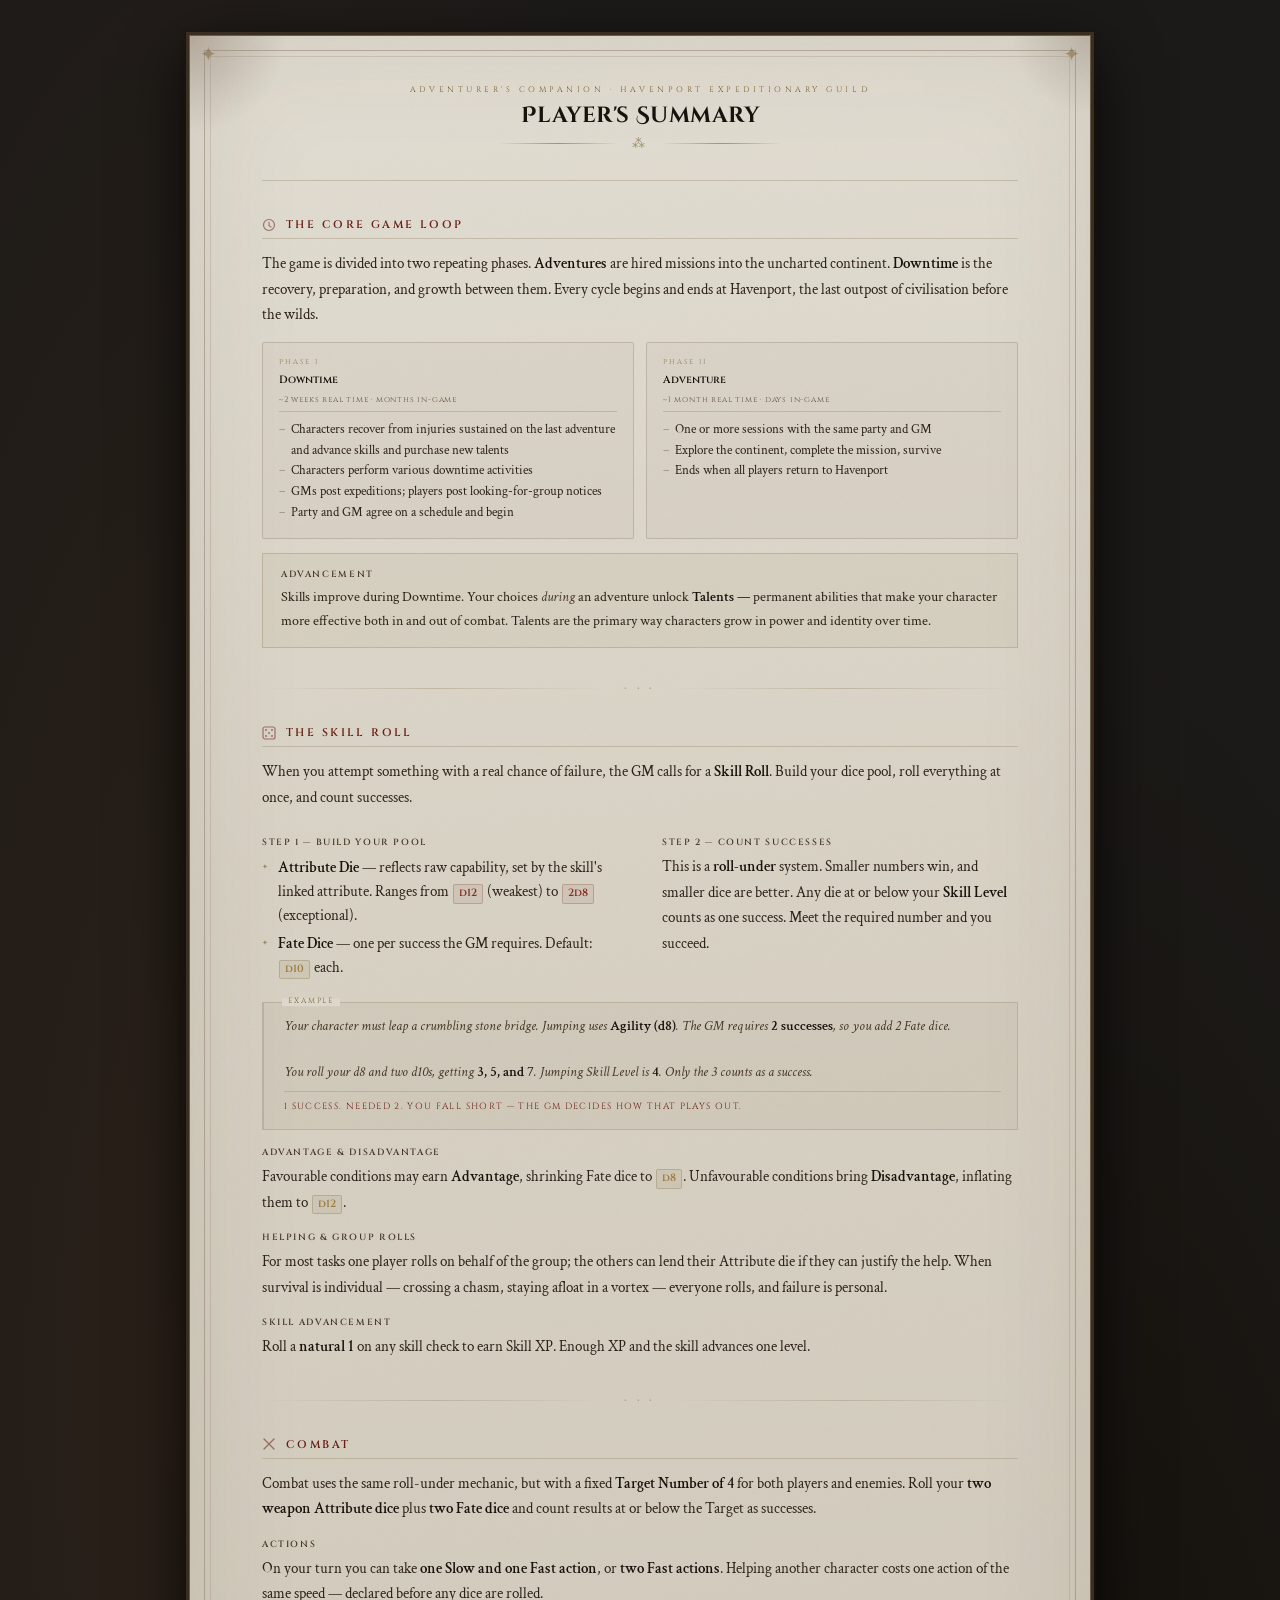
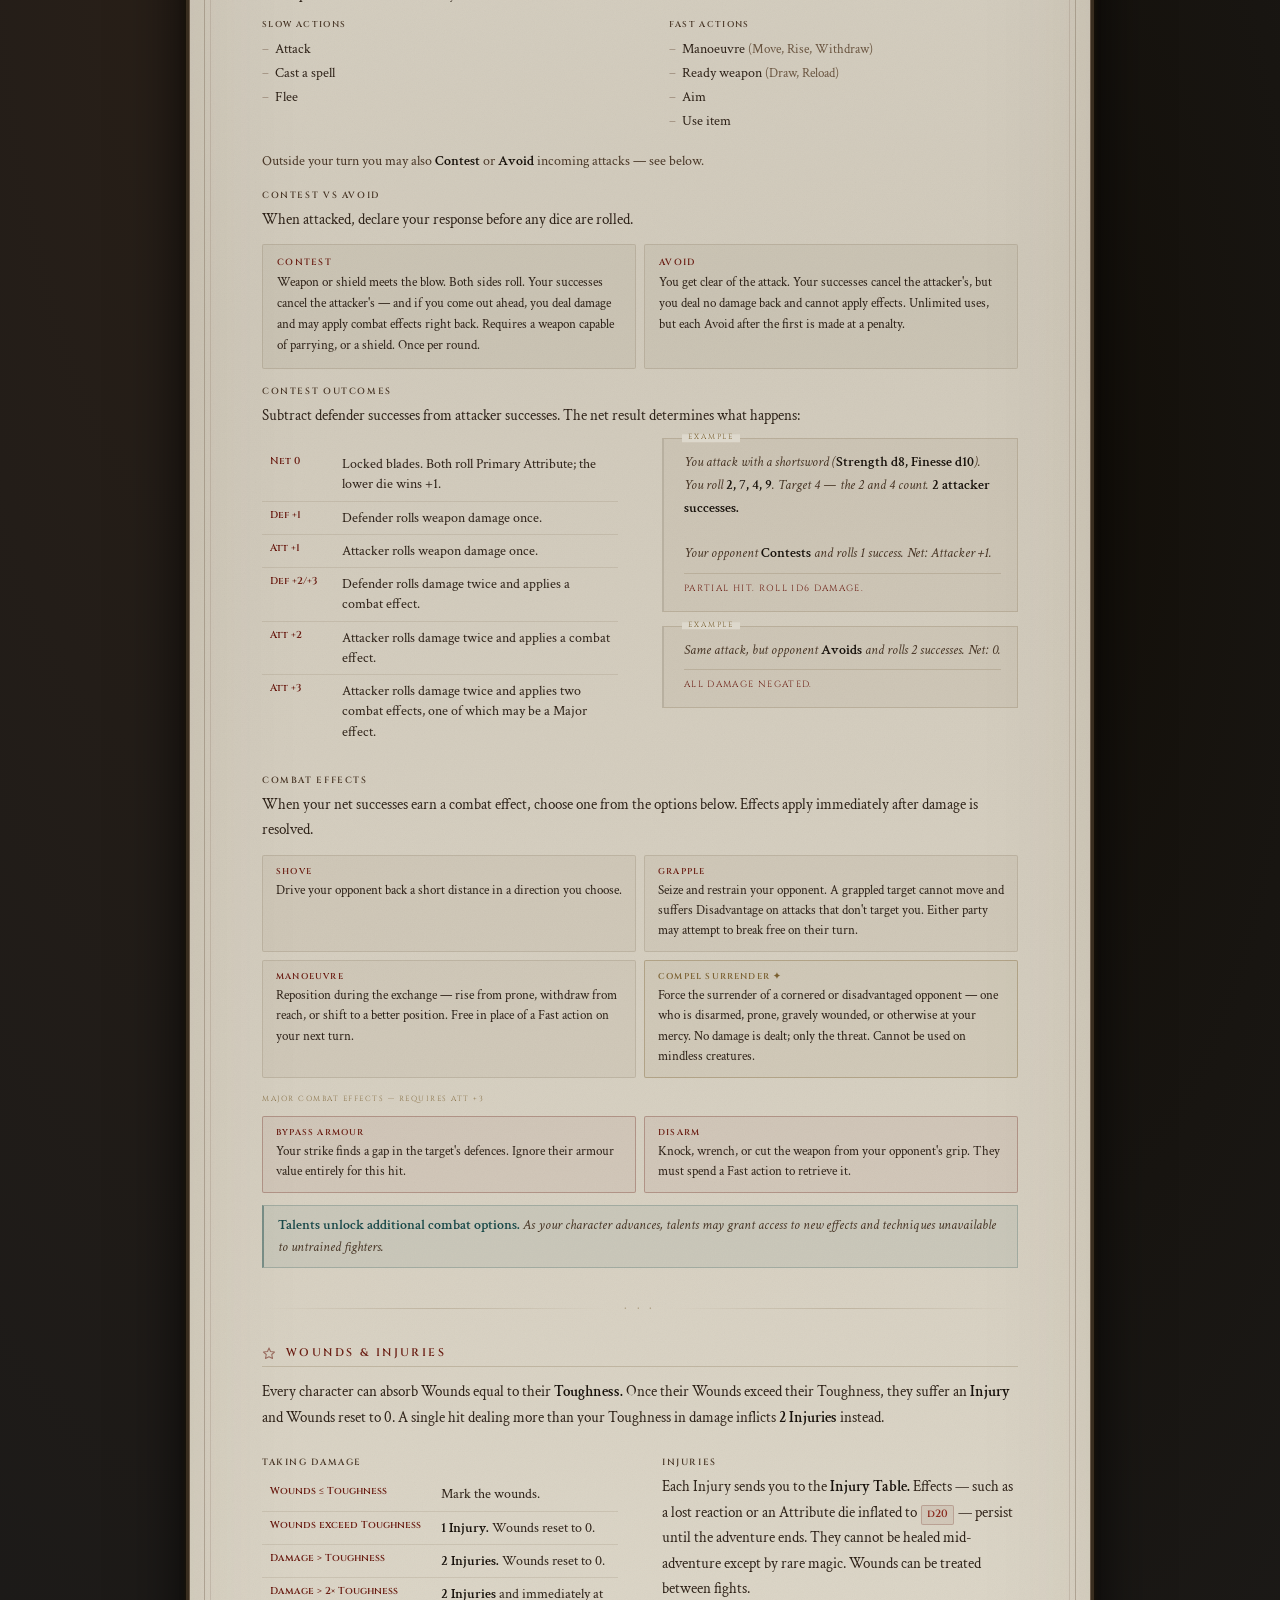
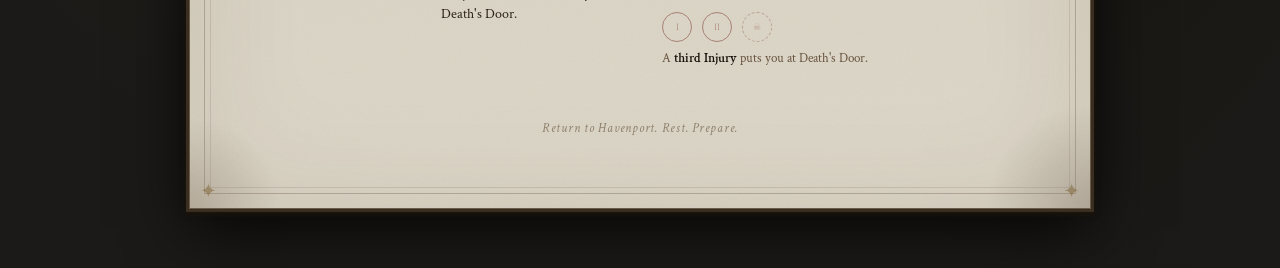
==== commit ddd475f9: "Update index.html" ====
--- a/index.html
+++ b/index.html
@@ -362,7 +362,7 @@
           <tr><td>Net 0</td><td>Locked blades. Both roll Primary Attribute; the lower die wins +1.</td></tr>
           <tr><td>Def +1</td><td>Defender rolls weapon damage once.</td></tr>
           <tr><td>Att +1</td><td>Attacker rolls weapon damage once.</td></tr>
-          <tr><td>Def +2/+3</td><td>Defender rolls damage once and applies a combat effect.</td></tr>
+          <tr><td>Def +2/+3</td><td>Defender rolls damage twice and applies a combat effect.</td></tr>
           <tr><td>Att +2</td><td>Attacker rolls damage twice and applies a combat effect.</td></tr>
           <tr><td>Att +3</td><td>Attacker rolls damage twice and applies two combat effects, one of which may be a Major effect.</td></tr>
         </table>
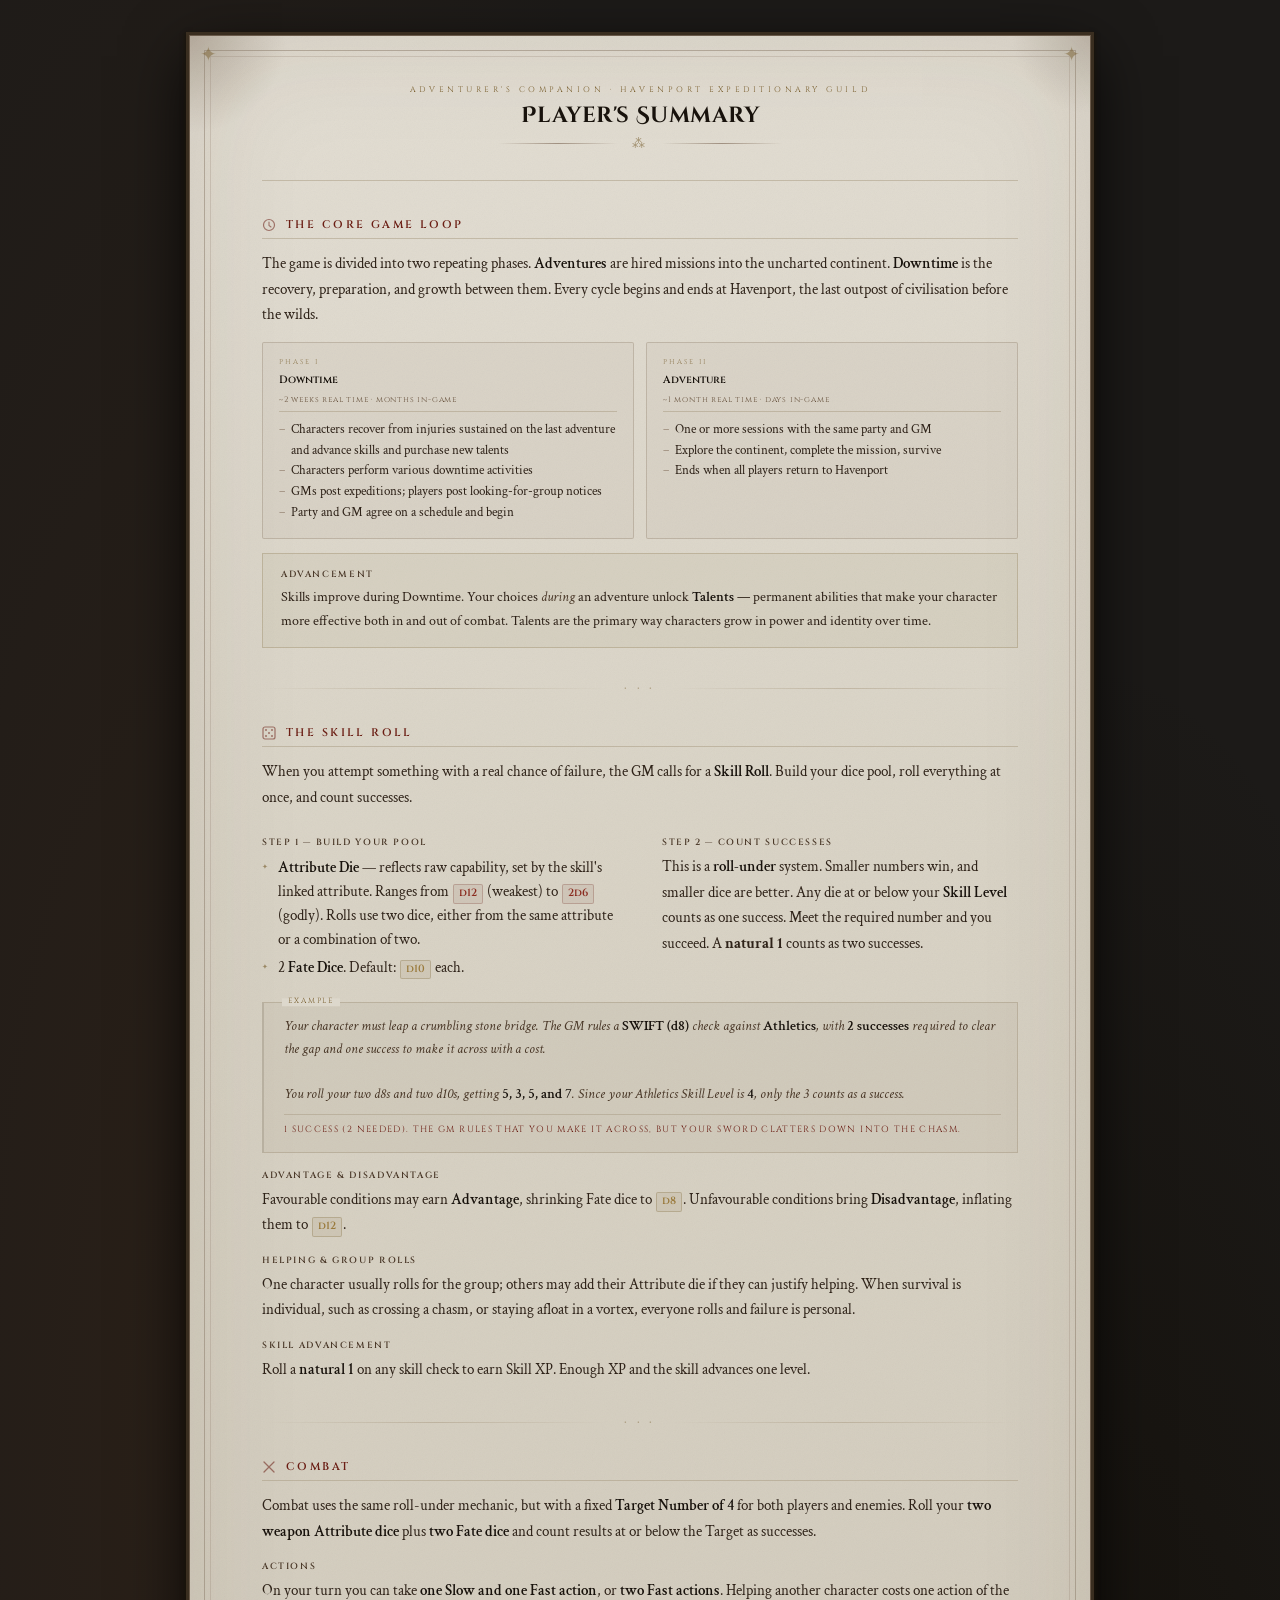
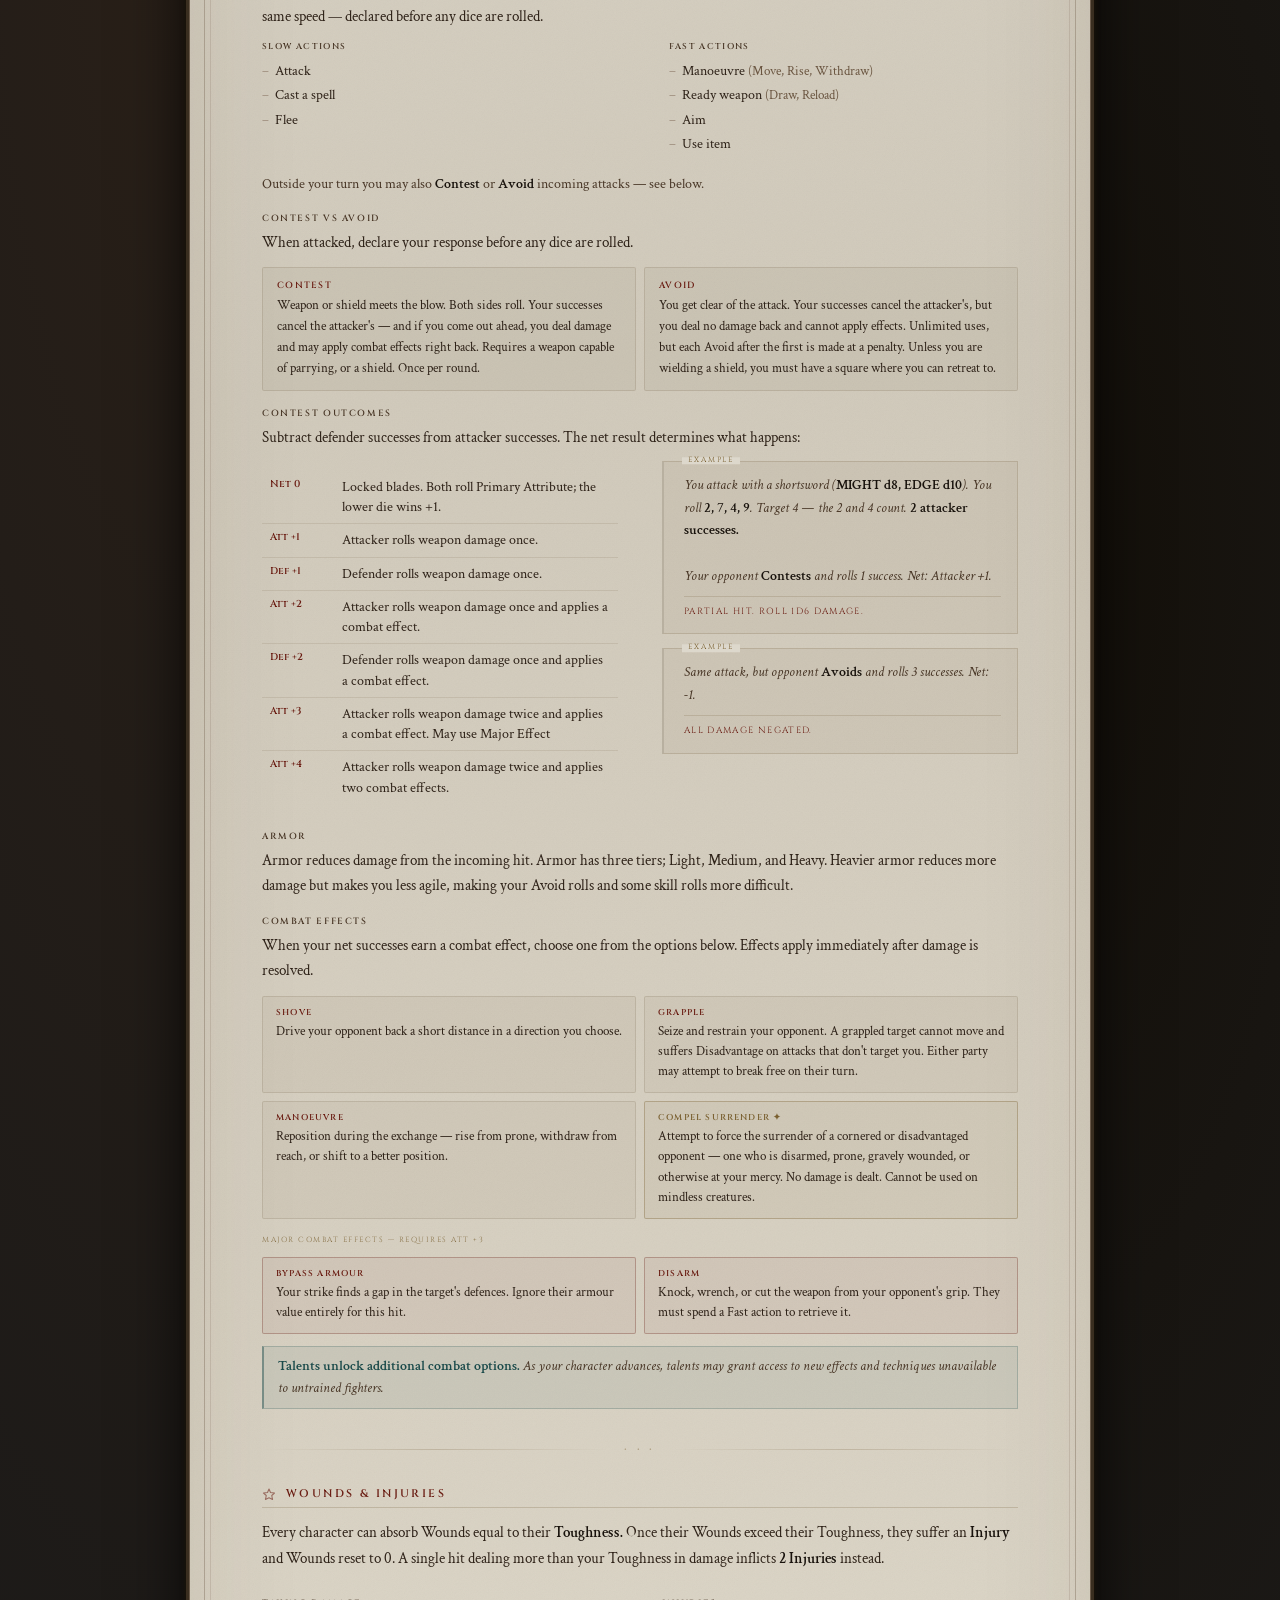
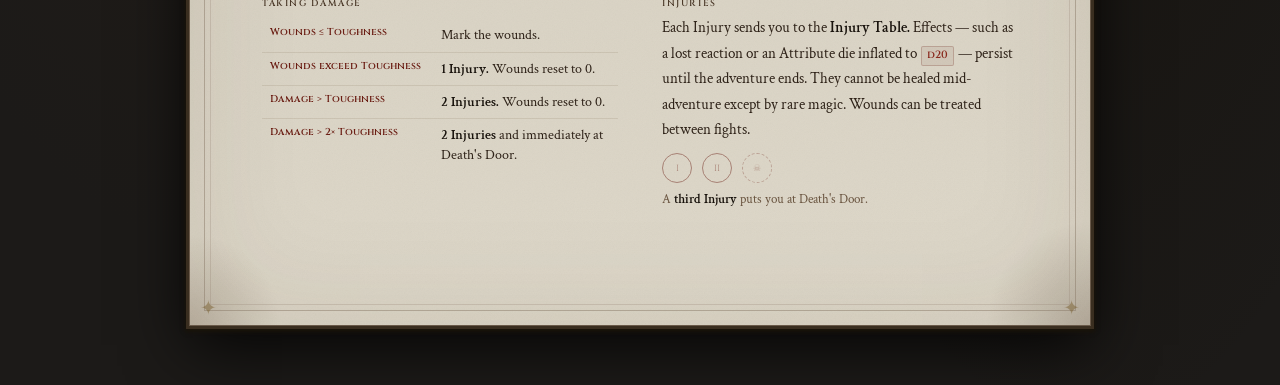
==== commit c26e7319: "Update index.html" ====
--- a/index.html
+++ b/index.html
@@ -276,27 +276,26 @@
       <div>
         <h3>Step 1 — Build Your Pool</h3>
         <ul class="plain">
-          <li><strong>Attribute Die</strong> — reflects raw capability, set by the skill's linked attribute. Ranges from <span class="die">d12</span> (weakest) to <span class="die">2d8</span> (exceptional).</li>
-          <li><strong>Fate Dice</strong> — one per success the GM requires. Default: <span class="die fate">d10</span> each.</li>
+          <li><strong>Attribute Die</strong> — reflects raw capability, set by the skill's linked attribute. Ranges from <span class="die">d12</span> (weakest) to <span class="die">2d6</span> (godly). Rolls use two dice, either from the same attribute or a combination of two.</li>
+          <li>2 <strong>Fate Dice</strong>. Default: <span class="die fate">d10</span> each.</li>
         </ul>
       </div>
       <div>
         <h3>Step 2 — Count Successes</h3>
-        <p>This is a <strong>roll-under</strong> system. Smaller numbers win, and smaller dice are better. Any die at or below your <strong>Skill Level</strong> counts as one success. Meet the required number and you succeed.</p>
+        <p>This is a <strong>roll-under</strong> system. Smaller numbers win, and smaller dice are better. Any die at or below your <strong>Skill Level</strong> counts as one success. Meet the required number and you succeed. A <b>natural 1</b> counts as two successes.</p>
       </div>
     </div>
 
     <div class="example">
-      Your character must leap a crumbling stone bridge. Jumping uses <strong>Agility (d8)</strong>. The GM requires <strong>2 successes</strong>, so you add 2 Fate dice. <br><br>
-      You roll your d8 and two d10s, getting <strong>3, 5, and 7</strong>. Jumping Skill Level is <strong>4</strong>. Only the 3 counts as a success.
-      <span class="result">1 success. Needed 2. You fall short — the GM decides how that plays out.</span>
-    </div>
+      Your character must leap a crumbling stone bridge. The GM rules a <strong>SWIFT (d8)</strong> check against <strong>Athletics</strong>, with <strong>2 successes</strong> required to clear the gap and one success to make it across with a cost.<br><br>
+      You roll your two d8s and two d10s, getting <strong>5, 3, 5, and 7</strong>. Since your Athletics Skill Level is <strong>4</strong>, only the 3 counts as a success.
+      <span class="result">1 success (2 needed). The GM rules that you make it across, but your sword clatters down into the chasm.</span>    </div>
 
     <h3>Advantage &amp; Disadvantage</h3>
     <p>Favourable conditions may earn <strong>Advantage</strong>, shrinking Fate dice to <span class="die fate">d8</span>. Unfavourable conditions bring <strong>Disadvantage</strong>, inflating them to <span class="die fate">d12</span>.</p>
 
     <h3>Helping &amp; Group Rolls</h3>
-    <p>For most tasks one player rolls on behalf of the group; the others can lend their Attribute die if they can justify the help. When survival is individual — crossing a chasm, staying afloat in a vortex — everyone rolls, and failure is personal.</p>
+    <p>One character usually rolls for the group; others may add their Attribute die if they can justify helping. When survival is individual, such as crossing a chasm, or staying afloat in a vortex, everyone rolls and failure is personal.</p>
 
     <h3>Skill Advancement</h3>
     <p>Roll a <strong>natural 1</strong> on any skill check to earn Skill XP. Enough XP and the skill advances one level.</p>
@@ -349,7 +348,7 @@
       </div>
       <div class="defend-card">
         <h4>Avoid</h4>
-        <p>You get clear of the attack. Your successes cancel the attacker's, but you deal no damage back and cannot apply effects. Unlimited uses, but each Avoid after the first is made at a penalty.</p>
+        <p>You get clear of the attack. Your successes cancel the attacker's, but you deal no damage back and cannot apply effects. Unlimited uses, but each Avoid after the first is made at a penalty. Unless you are wielding a shield, you must have a square where you can retreat to.</p>
       </div>
     </div>
 
@@ -360,25 +359,28 @@
       <div>
         <table class="outcome-table">
           <tr><td>Net 0</td><td>Locked blades. Both roll Primary Attribute; the lower die wins +1.</td></tr>
+		  <tr><td>Att +1</td><td>Attacker rolls weapon damage once.</td></tr>
           <tr><td>Def +1</td><td>Defender rolls weapon damage once.</td></tr>
-          <tr><td>Att +1</td><td>Attacker rolls weapon damage once.</td></tr>
-          <tr><td>Def +2/+3</td><td>Defender rolls damage twice and applies a combat effect.</td></tr>
-          <tr><td>Att +2</td><td>Attacker rolls damage twice and applies a combat effect.</td></tr>
-          <tr><td>Att +3</td><td>Attacker rolls damage twice and applies two combat effects, one of which may be a Major effect.</td></tr>
+		  <tr><td>Att +2</td><td>Attacker rolls weapon damage once and applies a combat effect.</td></tr>
+          <tr><td>Def +2</td><td>Defender rolls weapon damage once and applies a combat effect.</td></tr>
+          <tr><td>Att +3</td><td>Attacker rolls weapon damage twice and applies a combat effect. May use Major Effect</td></tr>
+		  <tr><td>Att +4</td><td>Attacker rolls weapon damage twice and applies two combat effects.</td></tr>
         </table>
       </div>
       <div>
         <div class="example" style="margin-top: 0;">
-          You attack with a shortsword (<strong>Strength d8, Finesse d10</strong>). You roll <strong>2, 7, 4, 9</strong>. Target 4 — the 2 and 4 count. <strong>2 attacker successes.</strong><br><br>
+          You attack with a shortsword (<strong>MIGHT d8, EDGE d10</strong>). You roll <strong>2, 7, 4, 9</strong>. Target 4 — the 2 and 4 count. <strong>2 attacker successes.</strong><br><br>
           Your opponent <strong>Contests</strong> and rolls 1 success. Net: Attacker +1.
           <span class="result">Partial hit. Roll 1d6 damage.</span>
         </div>
         <div class="example">
-          Same attack, but opponent <strong>Avoids</strong> and rolls 2 successes. Net: 0.
+          Same attack, but opponent <strong>Avoids</strong> and rolls 3 successes. Net: -1.
           <span class="result">All damage negated.</span>
         </div>
       </div>
     </div>
+    <h3>Armor</h3>
+    <p>Armor reduces damage from the incoming hit. Armor has three tiers; Light, Medium, and Heavy. Heavier armor reduces more damage but makes you less agile, making your Avoid rolls and some skill rolls more difficult.</p>
 
     <!-- COMBAT EFFECTS -->
     <h3>Combat Effects</h3>
@@ -395,11 +397,11 @@
       </div>
       <div class="effect-card">
         <h4>Manoeuvre</h4>
-        <p>Reposition during the exchange — rise from prone, withdraw from reach, or shift to a better position. Free in place of a Fast action on your next turn.</p>
+        <p>Reposition during the exchange — rise from prone, withdraw from reach, or shift to a better position.</p>
       </div>
       <div class="effect-card special">
         <h4>Compel Surrender ✦</h4>
-        <p>Force the surrender of a cornered or disadvantaged opponent — one who is disarmed, prone, gravely wounded, or otherwise at your mercy. No damage is dealt; only the threat. Cannot be used on mindless creatures.</p>
+        <p>Attempt to force the surrender of a cornered or disadvantaged opponent — one who is disarmed, prone, gravely wounded, or otherwise at your mercy. No damage is dealt. Cannot be used on mindless creatures.</p>
       </div>
     </div>
 
@@ -454,7 +456,6 @@
     </div>
   </div>
 
-  <div class="footer">Return to Havenport. Rest. Prepare.</div>
 </div>
 </body>
 </html>
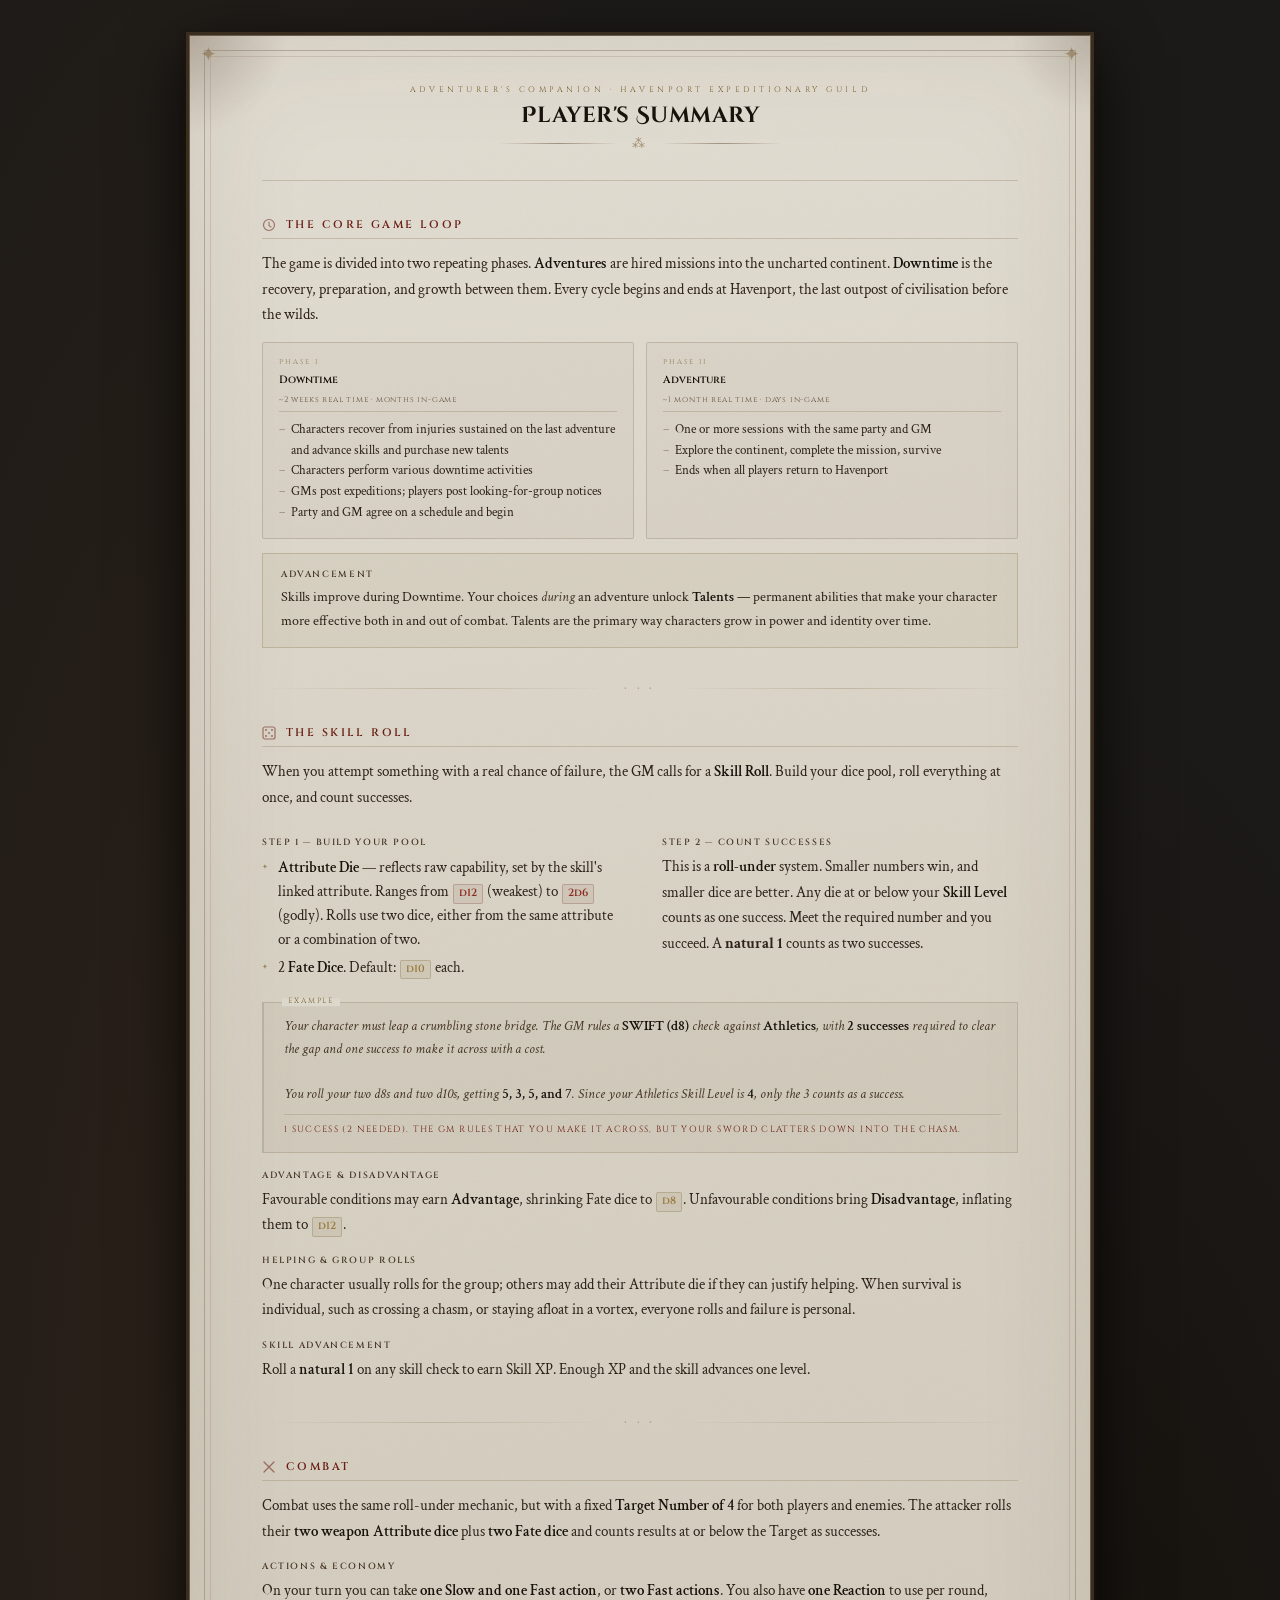
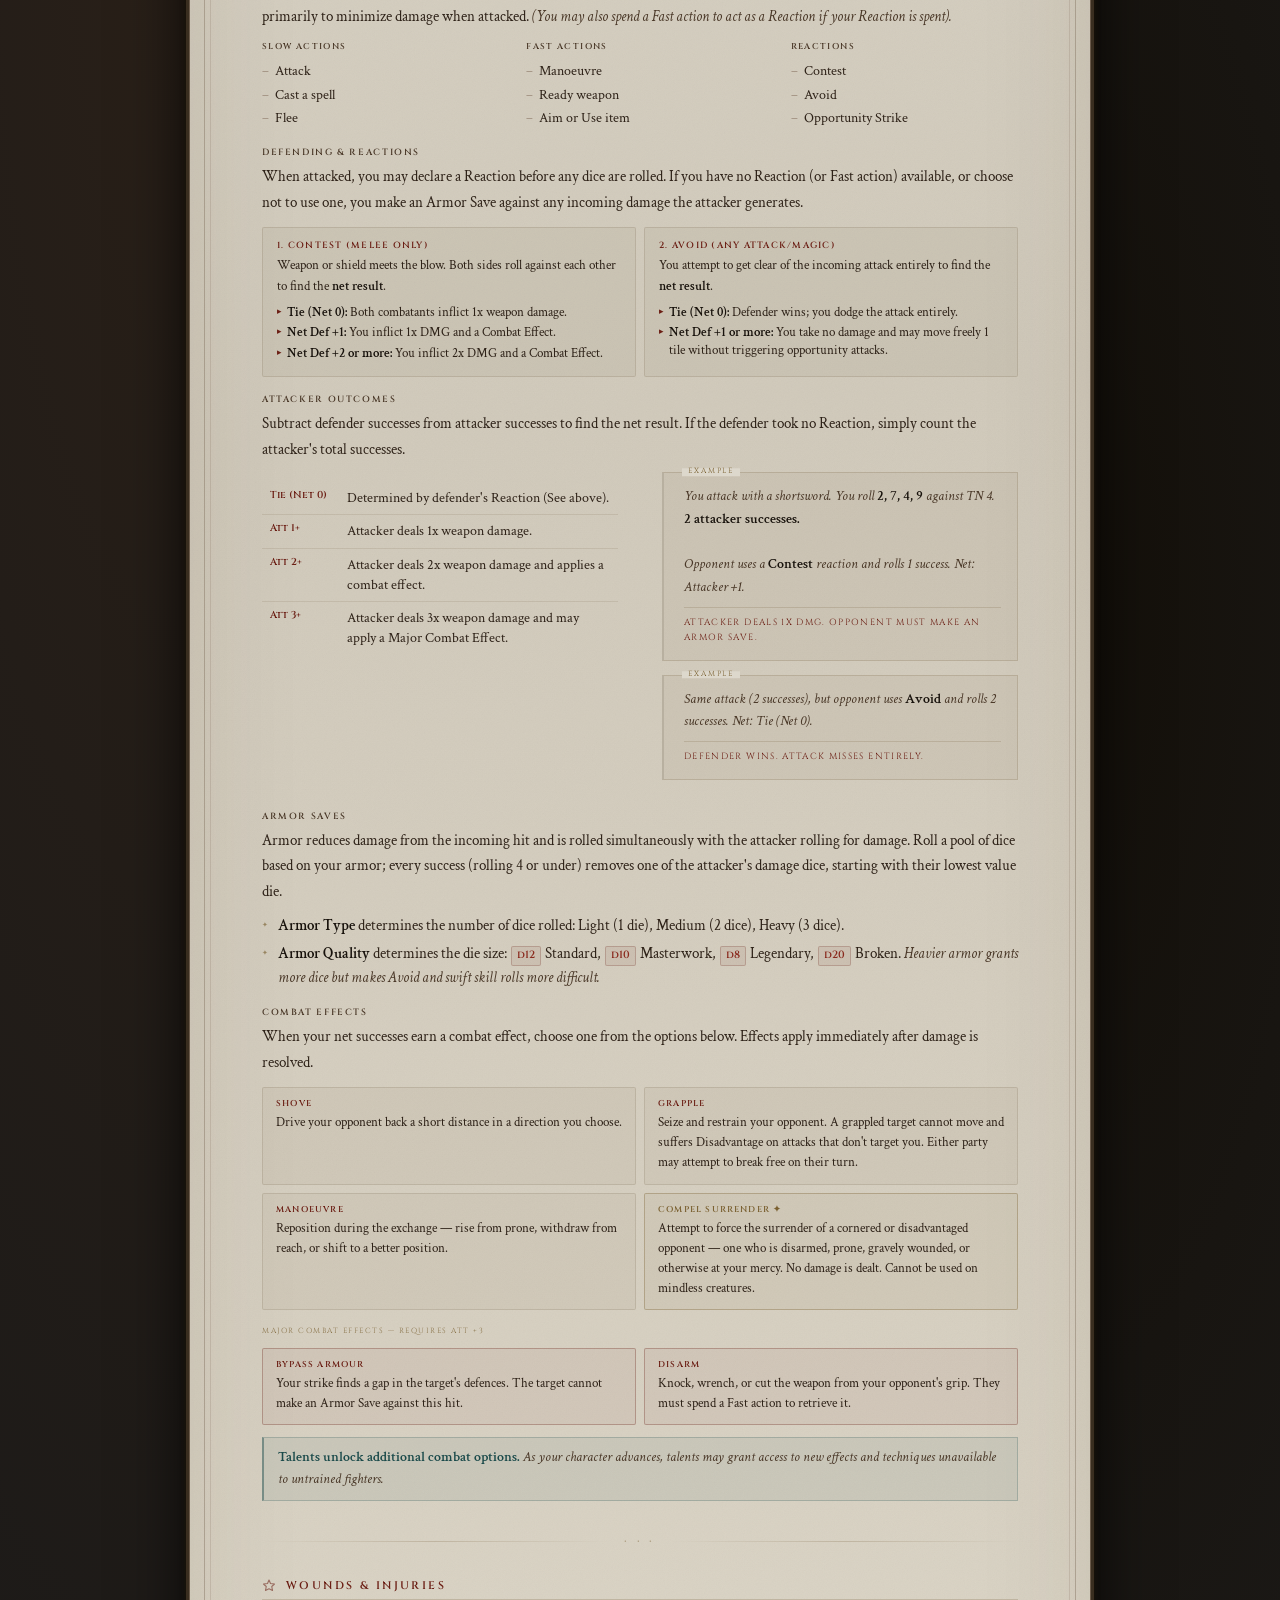
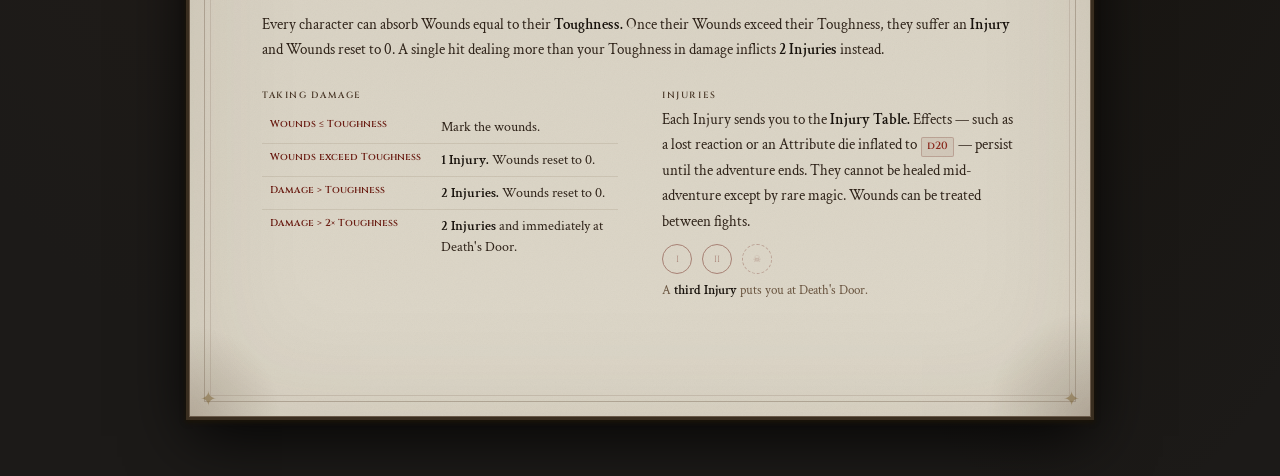
==== commit 4ac7631a: "Update index.html" ====
--- a/index.html
+++ b/index.html
@@ -140,8 +140,8 @@
   /* ── ACTIONS INLINE SPLIT LIST ── */
   .action-split {
     display: grid;
-    grid-template-columns: 1fr 1px 1fr;
-    gap: 0 28px;
+    grid-template-columns: 1fr 1px 1fr 1px 1fr;
+    gap: 0 18px;
     margin: 12px 0 16px;
     align-items: start;
   }
@@ -153,7 +153,7 @@
   }
   .action-split ul { list-style: none; padding: 0; }
   .action-split li {
-    font-size: 14px; color: var(--ink-body); line-height: 1.65;
+    font-size: 13.5px; color: var(--ink-body); line-height: 1.65;
     padding-left: 13px; position: relative; margin-bottom: 1px;
   }
   .action-split li::before { content: '–'; position: absolute; left: 0; color: var(--parch-edge); }
@@ -163,7 +163,11 @@
   .defend-grid { display: grid; grid-template-columns: 1fr 1fr; gap: 8px; margin: 12px 0; }
   .defend-card { background: rgba(100,80,50,0.06); border: 1px solid rgba(100,80,50,0.16); padding: 11px 14px; border-radius: 2px; }
   .defend-card h4 { font-family: 'Cinzel', serif; font-size: 9px; font-weight: 600; letter-spacing: 0.14em; text-transform: uppercase; color: var(--red); margin-bottom: 5px; }
-  .defend-card p { font-size: 13px; color: var(--ink-body); margin: 0; line-height: 1.6; }
+  .defend-card p { font-size: 13px; color: var(--ink-body); margin: 0 0 6px; line-height: 1.6; }
+  .defend-card p:last-child { margin-bottom: 0; }
+  .defend-card ul { list-style: none; margin-top: 4px; padding-left: 0; }
+  .defend-card li { font-size: 12.5px; color: var(--ink-body); padding-left: 10px; position: relative; margin-bottom: 3px; line-height: 1.4; }
+  .defend-card li::before { content: '▸'; position: absolute; left: 0; top: 1px; color: var(--red); font-size: 9px; }
 
   /* ── INJURY ── */
   .injury-row { display: flex; gap: 10px; margin: 10px 0 6px; }
@@ -217,14 +221,12 @@
   <span class="flourish bl">✦</span>
   <span class="flourish br">✦</span>
 
-  <!-- TITLE -->
   <div class="title-block">
     <div class="eyebrow">Adventurer's Companion · Havenport Expeditionary Guild</div>
     <h1>Player's Summary</h1>
     <div class="ornament-rule"><span>⁂</span></div>
   </div>
 
-  <!-- GAMEPLAY LOOP -->
   <div class="section">
     <h2>
       <svg width="14" height="14" viewBox="0 0 14 14" fill="none"><circle cx="7" cy="7" r="5.5" stroke="#6b1e14" stroke-width="1.2"/><path d="M7 4v3.5l2 1.5" stroke="#6b1e14" stroke-width="1.1" stroke-linecap="round"/></svg>
@@ -238,10 +240,10 @@
         <h4>Downtime</h4>
         <span class="timing">~2 weeks real time · months in-game</span>
         <ul>
-		<li>Characters recover from injuries sustained on the last adventure and advance skills and purchase new talents</li>
-		<li>Characters perform various downtime activities</li>
-          <li>GMs post expeditions; players post looking-for-group notices</li>          <li>Party and GM agree on a schedule and begin</li>
-
+        <li>Characters recover from injuries sustained on the last adventure and advance skills and purchase new talents</li>
+        <li>Characters perform various downtime activities</li>
+          <li>GMs post expeditions; players post looking-for-group notices</li>
+          <li>Party and GM agree on a schedule and begin</li>
         </ul>
       </div>
       <div class="phase-card" data-phase="Phase II">
@@ -263,7 +265,6 @@
 
   <div class="divider"><span>· · ·</span></div>
 
-  <!-- SKILL ROLLS -->
   <div class="section">
     <h2>
       <svg width="14" height="14" viewBox="0 0 14 14" fill="none"><rect x="1" y="1" width="12" height="12" rx="2" stroke="#6b1e14" stroke-width="1.2"/><circle cx="4" cy="4" r="1" fill="#6b1e14"/><circle cx="10" cy="4" r="1" fill="#6b1e14"/><circle cx="7" cy="7" r="1" fill="#6b1e14"/><circle cx="4" cy="10" r="1" fill="#6b1e14"/><circle cx="10" cy="10" r="1" fill="#6b1e14"/></svg>
@@ -289,7 +290,8 @@
     <div class="example">
       Your character must leap a crumbling stone bridge. The GM rules a <strong>SWIFT (d8)</strong> check against <strong>Athletics</strong>, with <strong>2 successes</strong> required to clear the gap and one success to make it across with a cost.<br><br>
       You roll your two d8s and two d10s, getting <strong>5, 3, 5, and 7</strong>. Since your Athletics Skill Level is <strong>4</strong>, only the 3 counts as a success.
-      <span class="result">1 success (2 needed). The GM rules that you make it across, but your sword clatters down into the chasm.</span>    </div>
+      <span class="result">1 success (2 needed). The GM rules that you make it across, but your sword clatters down into the chasm.</span>
+    </div>
 
     <h3>Advantage &amp; Disadvantage</h3>
     <p>Favourable conditions may earn <strong>Advantage</strong>, shrinking Fate dice to <span class="die fate">d8</span>. Unfavourable conditions bring <strong>Disadvantage</strong>, inflating them to <span class="die fate">d12</span>.</p>
@@ -303,17 +305,16 @@
 
   <div class="divider"><span>· · ·</span></div>
 
-  <!-- COMBAT -->
   <div class="section">
     <h2>
       <svg width="14" height="14" viewBox="0 0 14 14" fill="none"><line x1="2" y1="12" x2="12" y2="2" stroke="#6b1e14" stroke-width="1.3" stroke-linecap="round"/><line x1="2" y1="2" x2="12" y2="12" stroke="#6b1e14" stroke-width="1.3" stroke-linecap="round"/></svg>
       Combat
     </h2>
 
-    <p>Combat uses the same roll-under mechanic, but with a fixed <strong>Target Number of 4</strong> for both players and enemies. Roll your <strong>two weapon Attribute dice</strong> plus <strong>two Fate dice</strong> and count results at or below the Target as successes.</p>
-
-    <h3>Actions</h3>
-    <p>On your turn you can take <strong>one Slow and one Fast action</strong>, or <strong>two Fast actions</strong>. Helping another character costs one action of the same speed — declared before any dice are rolled.</p>
+    <p>Combat uses the same roll-under mechanic, but with a fixed <strong>Target Number of 4</strong> for both players and enemies. The attacker rolls their <strong>two weapon Attribute dice</strong> plus <strong>two Fate dice</strong> and counts results at or below the Target as successes.</p>
+
+    <h3>Actions &amp; Economy</h3>
+    <p>On your turn you can take <strong>one Slow and one Fast action</strong>, or <strong>two Fast actions</strong>. You also have <strong>one Reaction</strong> to use per round, primarily to minimize damage when attacked. <em>(You may also spend a Fast action to act as a Reaction if your Reaction is spent).</em></p>
 
     <div class="action-split">
       <div>
@@ -328,61 +329,76 @@
       <div>
         <h4>Fast Actions</h4>
         <ul>
-          <li>Manoeuvre <em>(Move, Rise, Withdraw)</em></li>
-          <li>Ready weapon <em>(Draw, Reload)</em></li>
-          <li>Aim</li>
-          <li>Use item</li>
-        </ul>
-      </div>
-    </div>
-
-    <p style="font-size: 13.5px; color: var(--ink-mid);">Outside your turn you may also <strong>Contest</strong> or <strong>Avoid</strong> incoming attacks — see below.</p>
-
-    <h3>Contest vs Avoid</h3>
-    <p>When attacked, declare your response before any dice are rolled.</p>
+          <li>Manoeuvre</li>
+          <li>Ready weapon</li>
+          <li>Aim or Use item</li>
+        </ul>
+      </div>
+      <div class="rule-col"></div>
+      <div>
+        <h4>Reactions</h4>
+        <ul>
+          <li>Contest</li>
+          <li>Avoid</li>
+          <li>Opportunity Strike</li>
+        </ul>
+      </div>
+    </div>
+
+    <h3>Defending &amp; Reactions</h3>
+    <p>When attacked, you may declare a Reaction before any dice are rolled. If you have no Reaction (or Fast action) available, or choose not to use one, you make an Armor Save against any incoming damage the attacker generates.</p>
 
     <div class="defend-grid">
       <div class="defend-card">
-        <h4>Contest</h4>
-        <p>Weapon or shield meets the blow. Both sides roll. Your successes cancel the attacker's — and if you come out ahead, you deal damage and may apply combat effects right back. Requires a weapon capable of parrying, or a shield. Once per round.</p>
+        <h4>1. Contest (Melee Only)</h4>
+        <p>Weapon or shield meets the blow. Both sides roll against each other to find the <strong>net result</strong>.</p>
+        <ul>
+          <li><strong>Tie (Net 0):</strong> Both combatants inflict 1x weapon damage.</li>
+          <li><strong>Net Def +1:</strong> You inflict 1x DMG and a Combat Effect.</li>
+          <li><strong>Net Def +2 or more:</strong> You inflict 2x DMG and a Combat Effect.</li>
+        </ul>
       </div>
       <div class="defend-card">
-        <h4>Avoid</h4>
-        <p>You get clear of the attack. Your successes cancel the attacker's, but you deal no damage back and cannot apply effects. Unlimited uses, but each Avoid after the first is made at a penalty. Unless you are wielding a shield, you must have a square where you can retreat to.</p>
-      </div>
-    </div>
-
-    <h3>Contest Outcomes</h3>
-    <p>Subtract defender successes from attacker successes. The net result determines what happens:</p>
+        <h4>2. Avoid (Any Attack/Magic)</h4>
+        <p>You attempt to get clear of the incoming attack entirely to find the <strong>net result</strong>.</p>
+        <ul>
+          <li><strong>Tie (Net 0):</strong> Defender wins; you dodge the attack entirely.</li>
+          <li><strong>Net Def +1 or more:</strong> You take no damage and may move freely 1 tile without triggering opportunity attacks.</li>
+        </ul>
+      </div>
+    </div>
+    <h3>Attacker Outcomes</h3>
+    <p>Subtract defender successes from attacker successes to find the net result. If the defender took no Reaction, simply count the attacker's total successes.</p>
 
     <div class="columns" style="margin-top: 10px;">
       <div>
         <table class="outcome-table">
-          <tr><td>Net 0</td><td>Locked blades. Both roll Primary Attribute; the lower die wins +1.</td></tr>
-		  <tr><td>Att +1</td><td>Attacker rolls weapon damage once.</td></tr>
-          <tr><td>Def +1</td><td>Defender rolls weapon damage once.</td></tr>
-		  <tr><td>Att +2</td><td>Attacker rolls weapon damage once and applies a combat effect.</td></tr>
-          <tr><td>Def +2</td><td>Defender rolls weapon damage once and applies a combat effect.</td></tr>
-          <tr><td>Att +3</td><td>Attacker rolls weapon damage twice and applies a combat effect. May use Major Effect</td></tr>
-		  <tr><td>Att +4</td><td>Attacker rolls weapon damage twice and applies two combat effects.</td></tr>
+          <tr><td>Tie (Net 0)</td><td>Determined by defender's Reaction (See above).</td></tr>
+          <tr><td>Att 1+</td><td>Attacker deals 1x weapon damage.</td></tr>
+          <tr><td>Att 2+</td><td>Attacker deals 2x weapon damage and applies a combat effect.</td></tr>
+          <tr><td>Att 3+</td><td>Attacker deals 3x weapon damage and may apply a Major Combat Effect.</td></tr>
         </table>
       </div>
       <div>
         <div class="example" style="margin-top: 0;">
-          You attack with a shortsword (<strong>MIGHT d8, EDGE d10</strong>). You roll <strong>2, 7, 4, 9</strong>. Target 4 — the 2 and 4 count. <strong>2 attacker successes.</strong><br><br>
-          Your opponent <strong>Contests</strong> and rolls 1 success. Net: Attacker +1.
-          <span class="result">Partial hit. Roll 1d6 damage.</span>
+          You attack with a shortsword. You roll <strong>2, 7, 4, 9</strong> against TN 4. <strong>2 attacker successes.</strong><br><br>
+          Opponent uses a <strong>Contest</strong> reaction and rolls 1 success. Net: Attacker +1.
+          <span class="result">Attacker deals 1x DMG. Opponent must make an Armor Save.</span>
         </div>
         <div class="example">
-          Same attack, but opponent <strong>Avoids</strong> and rolls 3 successes. Net: -1.
-          <span class="result">All damage negated.</span>
+          Same attack (2 successes), but opponent uses <strong>Avoid</strong> and rolls 2 successes. Net: Tie (Net 0).
+          <span class="result">Defender wins. Attack misses entirely.</span>
         </div>
       </div>
     </div>
-    <h3>Armor</h3>
-    <p>Armor reduces damage from the incoming hit. Armor has three tiers; Light, Medium, and Heavy. Heavier armor reduces more damage but makes you less agile, making your Avoid rolls and some skill rolls more difficult.</p>
-
-    <!-- COMBAT EFFECTS -->
+
+    <h3>Armor Saves</h3>
+    <p>Armor reduces damage from the incoming hit and is rolled simultaneously with the attacker rolling for damage. Roll a pool of dice based on your armor; every success (rolling 4 or under) removes one of the attacker's damage dice, starting with their lowest value die.</p>
+    <ul class="plain">
+      <li><strong>Armor Type</strong> determines the number of dice rolled: Light (1 die), Medium (2 dice), Heavy (3 dice).</li>
+      <li><strong>Armor Quality</strong> determines the die size: <span class="die">d12</span> Standard, <span class="die">d10</span> Masterwork, <span class="die">d8</span> Legendary, <span class="die">d20</span> Broken. <em>Heavier armor grants more dice but makes Avoid and swift skill rolls more difficult.</em></li>
+    </ul>
+
     <h3>Combat Effects</h3>
     <p>When your net successes earn a combat effect, choose one from the options below. Effects apply immediately after damage is resolved.</p>
 
@@ -409,7 +425,7 @@
     <div class="effect-grid">
       <div class="effect-card major">
         <h4>Bypass Armour</h4>
-        <p>Your strike finds a gap in the target's defences. Ignore their armour value entirely for this hit.</p>
+        <p>Your strike finds a gap in the target's defences. The target cannot make an Armor Save against this hit.</p>
       </div>
       <div class="effect-card major">
         <h4>Disarm</h4>
@@ -424,7 +440,6 @@
 
   <div class="divider"><span>· · ·</span></div>
 
-  <!-- WOUNDS -->
   <div class="section">
     <h2>
       <svg width="14" height="14" viewBox="0 0 14 14" fill="none"><path d="M7 2 L8.5 5.5 L12.5 6 L9.75 8.5 L10.5 12.5 L7 10.75 L3.5 12.5 L4.25 8.5 L1.5 6 L5.5 5.5 Z" stroke="#6b1e14" stroke-width="1.1" fill="none" stroke-linejoin="round"/></svg>
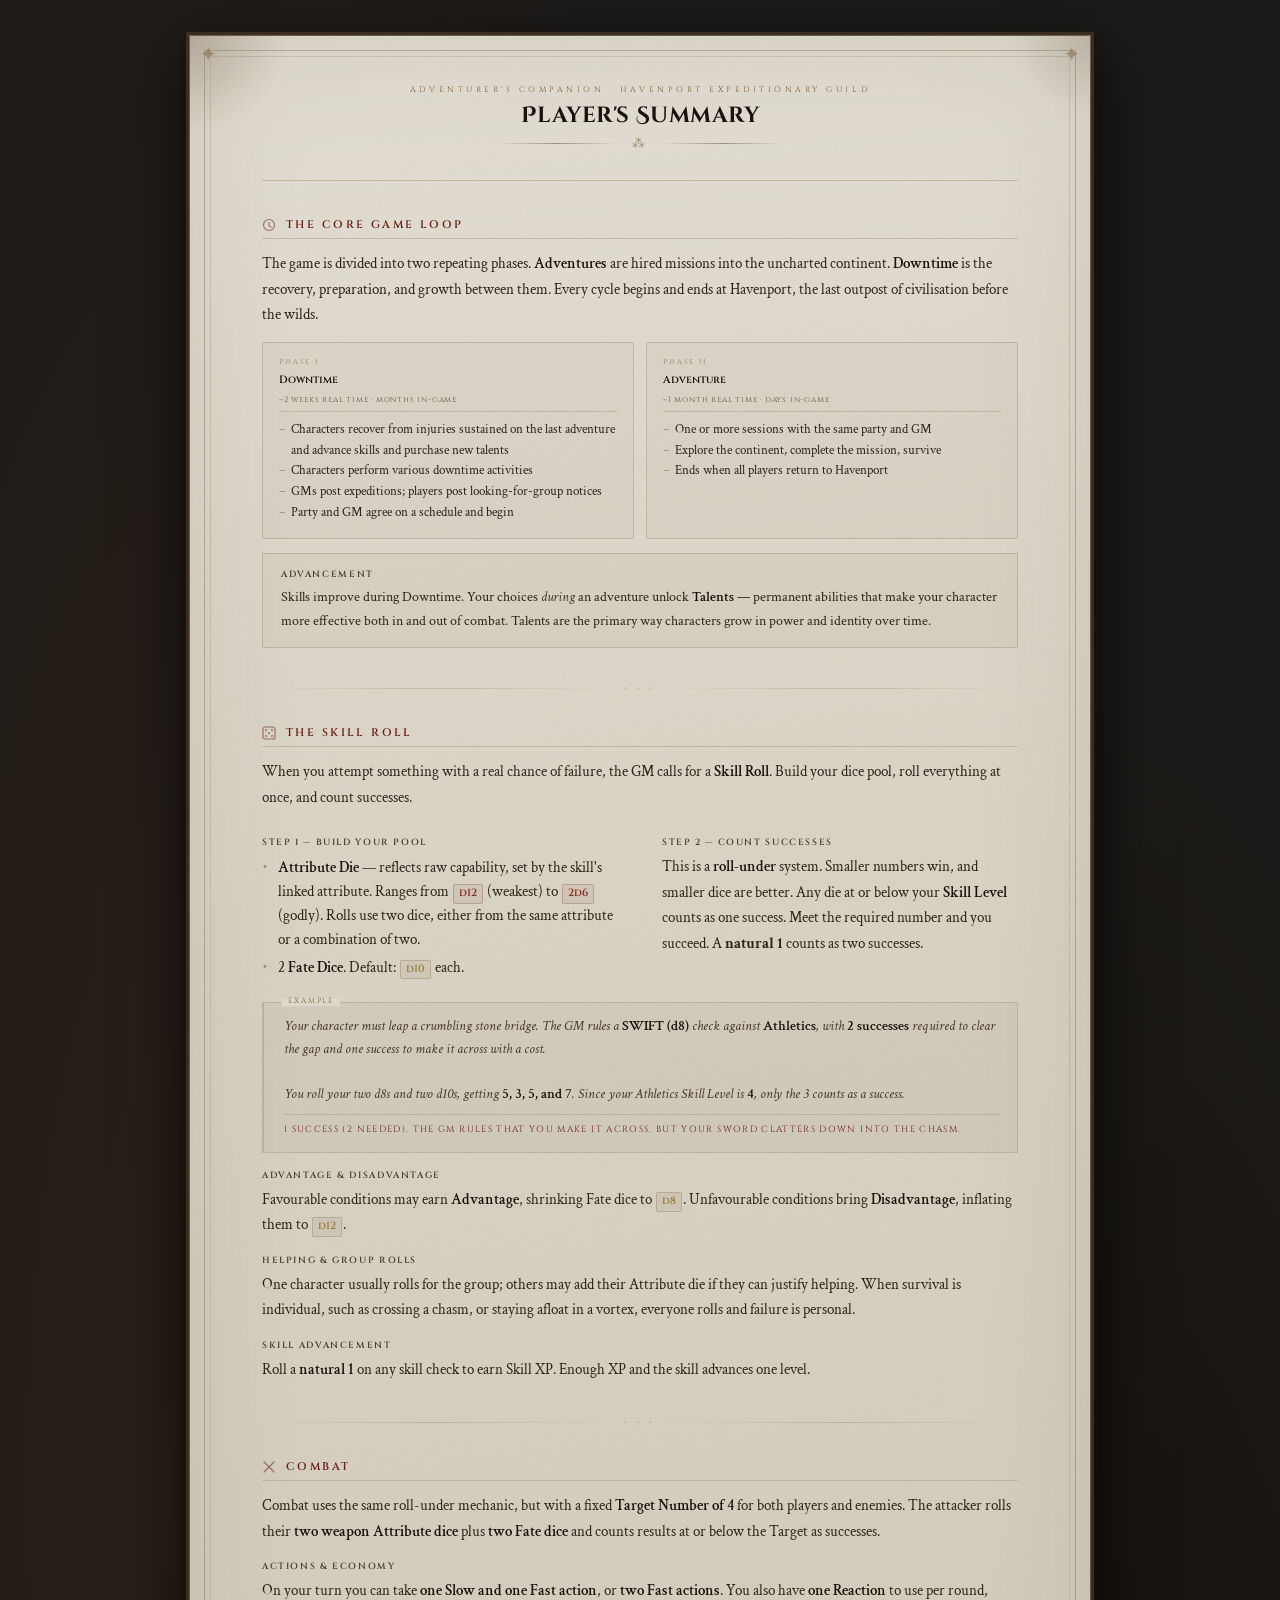
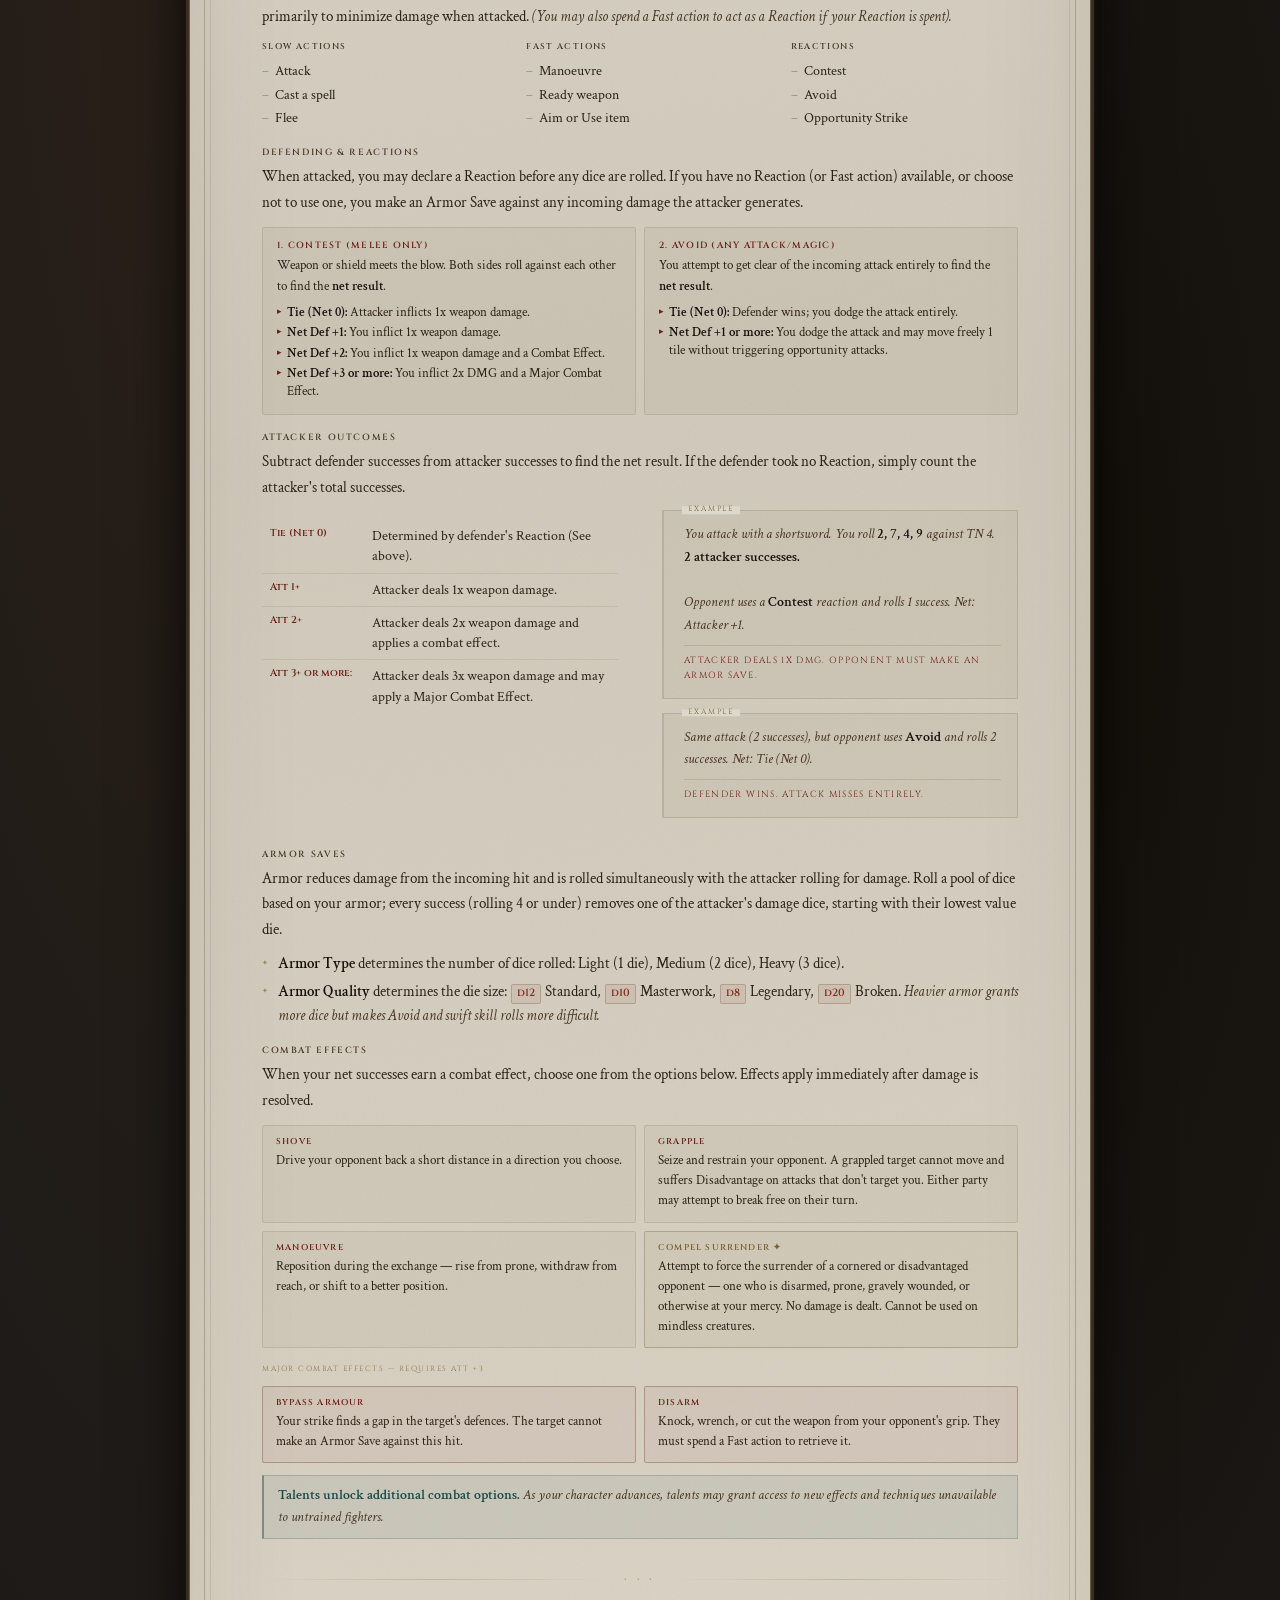
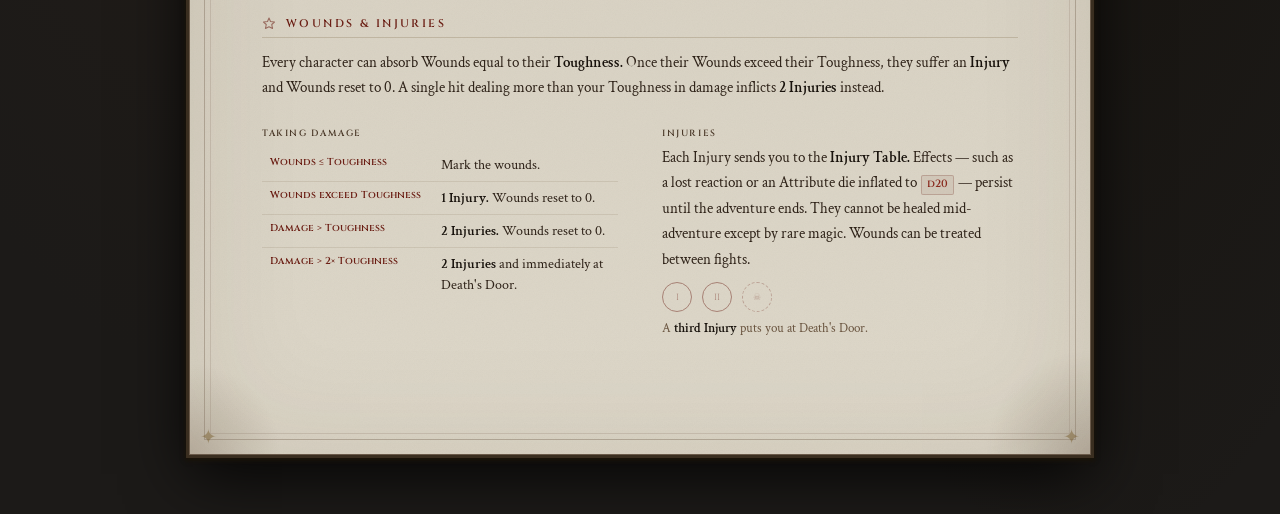
==== commit e76d2eb5: "Update index.html" ====
--- a/index.html
+++ b/index.html
@@ -353,9 +353,10 @@
         <h4>1. Contest (Melee Only)</h4>
         <p>Weapon or shield meets the blow. Both sides roll against each other to find the <strong>net result</strong>.</p>
         <ul>
-          <li><strong>Tie (Net 0):</strong> Both combatants inflict 1x weapon damage.</li>
-          <li><strong>Net Def +1:</strong> You inflict 1x DMG and a Combat Effect.</li>
-          <li><strong>Net Def +2 or more:</strong> You inflict 2x DMG and a Combat Effect.</li>
+          <li><strong>Tie (Net 0):</strong> Attacker inflicts 1x weapon damage.</li>
+          <li><strong>Net Def +1:</strong> You inflict 1x weapon damage.</li>
+          <li><strong>Net Def +2:</strong> You inflict 1x weapon damage and a Combat Effect.</li>
+          <li><strong>Net Def +3 or more:</strong> You inflict 2x DMG and a Major Combat Effect.</li>
         </ul>
       </div>
       <div class="defend-card">
@@ -363,7 +364,7 @@
         <p>You attempt to get clear of the incoming attack entirely to find the <strong>net result</strong>.</p>
         <ul>
           <li><strong>Tie (Net 0):</strong> Defender wins; you dodge the attack entirely.</li>
-          <li><strong>Net Def +1 or more:</strong> You take no damage and may move freely 1 tile without triggering opportunity attacks.</li>
+          <li><strong>Net Def +1 or more:</strong> You dodge the attack and may move freely 1 tile without triggering opportunity attacks.</li>
         </ul>
       </div>
     </div>
@@ -376,7 +377,7 @@
           <tr><td>Tie (Net 0)</td><td>Determined by defender's Reaction (See above).</td></tr>
           <tr><td>Att 1+</td><td>Attacker deals 1x weapon damage.</td></tr>
           <tr><td>Att 2+</td><td>Attacker deals 2x weapon damage and applies a combat effect.</td></tr>
-          <tr><td>Att 3+</td><td>Attacker deals 3x weapon damage and may apply a Major Combat Effect.</td></tr>
+          <tr><td>Att 3+ or more:</td><td>Attacker deals 3x weapon damage and may apply a Major Combat Effect.</td></tr>
         </table>
       </div>
       <div>
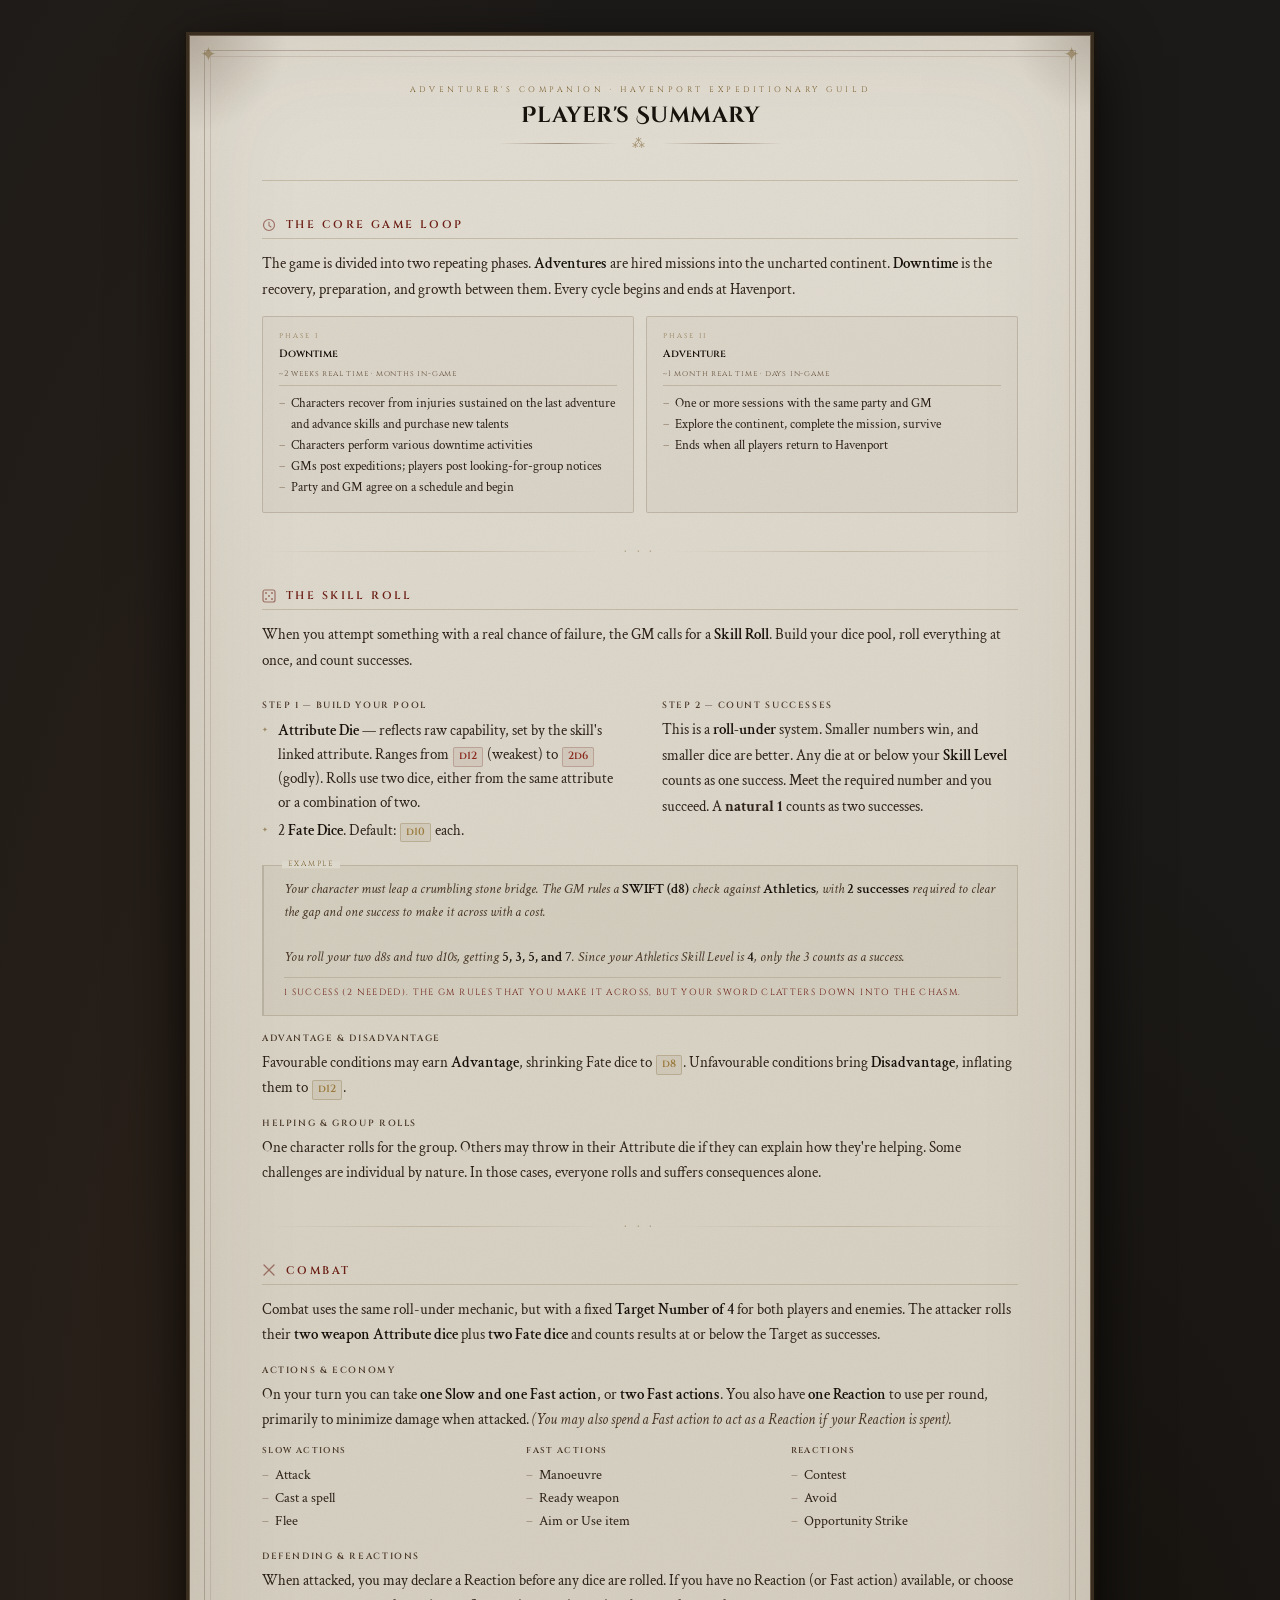
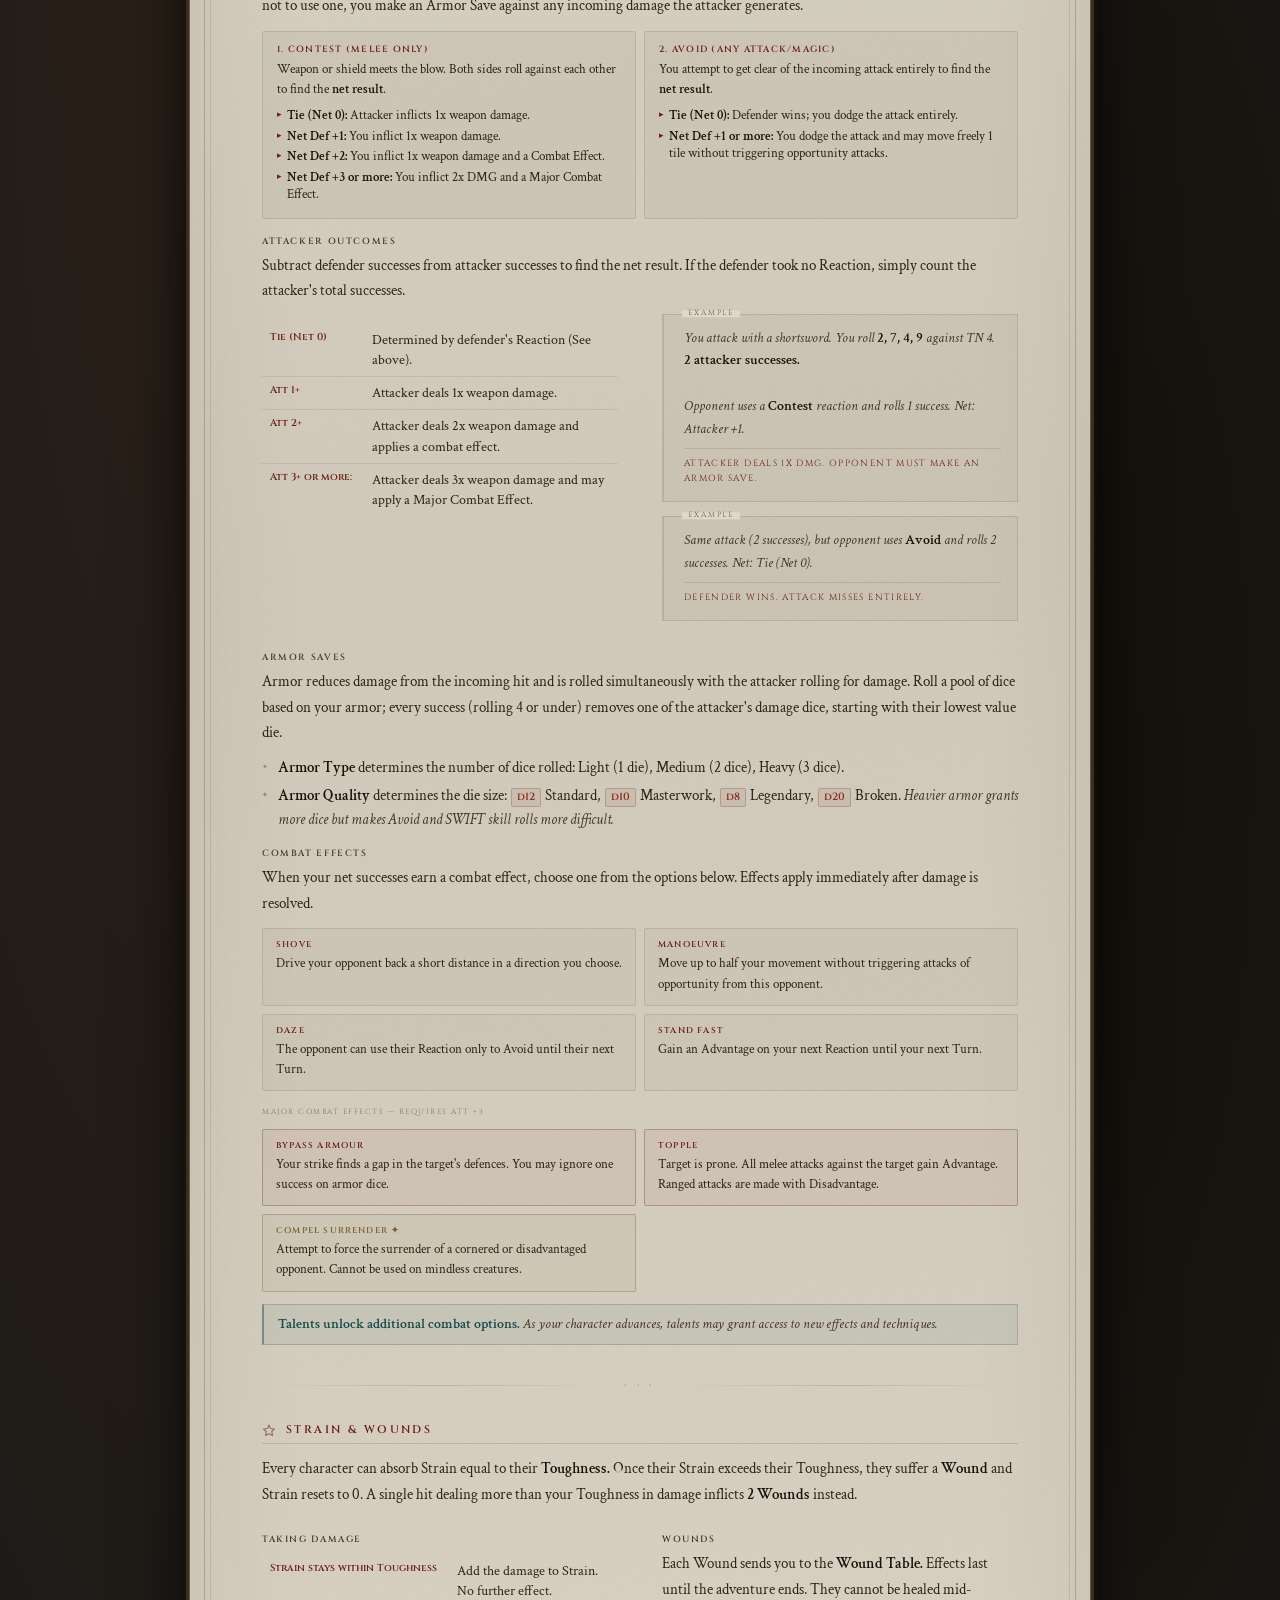
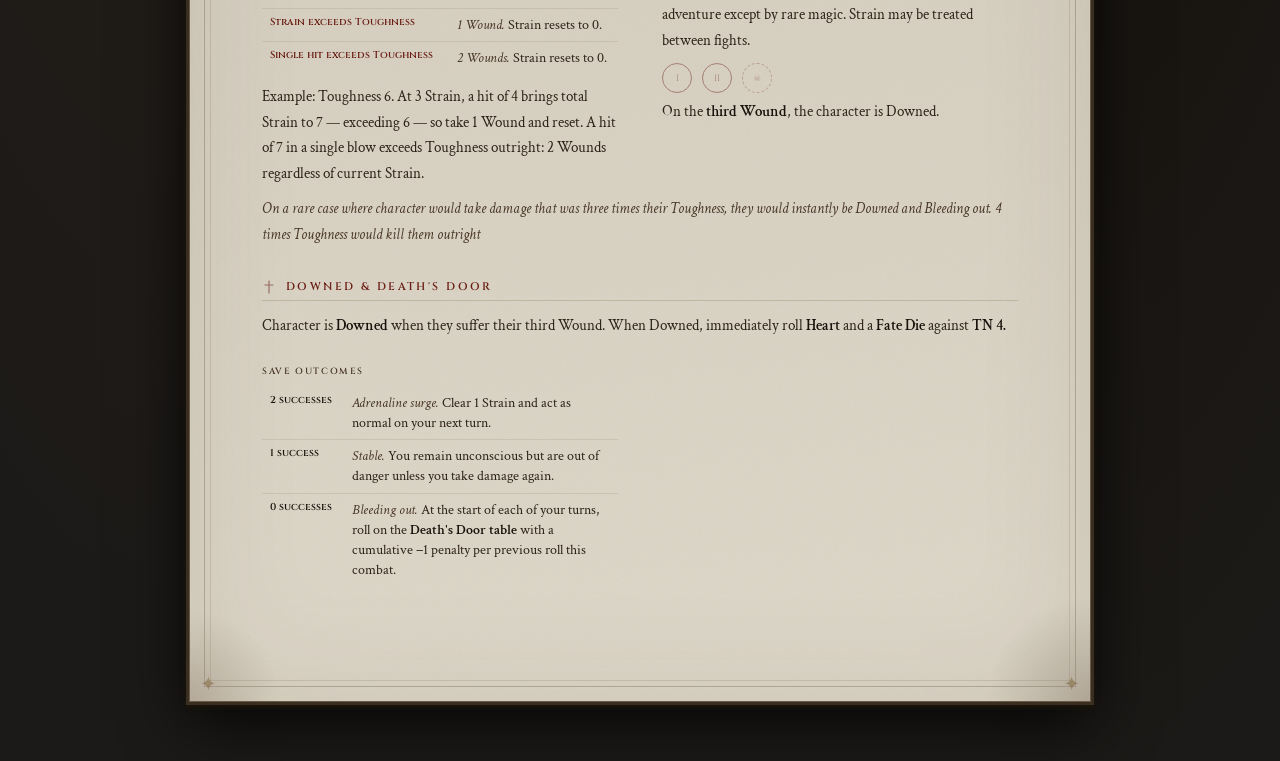
==== commit a46e71fb: "Update index.html" ====
--- a/index.html
+++ b/index.html
@@ -233,7 +233,7 @@
       The Core Game Loop
     </h2>
 
-    <p>The game is divided into two repeating phases. <strong>Adventures</strong> are hired missions into the uncharted continent. <strong>Downtime</strong> is the recovery, preparation, and growth between them. Every cycle begins and ends at Havenport, the last outpost of civilisation before the wilds.</p>
+    <p>The game is divided into two repeating phases. <strong>Adventures</strong> are hired missions into the uncharted continent. <strong>Downtime</strong> is the recovery, preparation, and growth between them. Every cycle begins and ends at Havenport.</p>
 
     <div class="phase-grid">
       <div class="phase-card" data-phase="Phase I">
@@ -256,12 +256,6 @@
         </ul>
       </div>
     </div>
-
-    <div class="adv-box">
-      <h3>Advancement</h3>
-      <p>Skills improve during Downtime. Your choices <em>during</em> an adventure unlock <strong>Talents</strong> — permanent abilities that make your character more effective both in and out of combat. Talents are the primary way characters grow in power and identity over time.</p>
-    </div>
-  </div>
 
   <div class="divider"><span>· · ·</span></div>
 
@@ -297,10 +291,7 @@
     <p>Favourable conditions may earn <strong>Advantage</strong>, shrinking Fate dice to <span class="die fate">d8</span>. Unfavourable conditions bring <strong>Disadvantage</strong>, inflating them to <span class="die fate">d12</span>.</p>
 
     <h3>Helping &amp; Group Rolls</h3>
-    <p>One character usually rolls for the group; others may add their Attribute die if they can justify helping. When survival is individual, such as crossing a chasm, or staying afloat in a vortex, everyone rolls and failure is personal.</p>
-
-    <h3>Skill Advancement</h3>
-    <p>Roll a <strong>natural 1</strong> on any skill check to earn Skill XP. Enough XP and the skill advances one level.</p>
+    <p>One character rolls for the group. Others may throw in their Attribute die if they can explain how they're helping. Some challenges are individual by nature. In those cases, everyone rolls and suffers consequences alone.</p>
   </div>
 
   <div class="divider"><span>· · ·</span></div>
@@ -397,7 +388,7 @@
     <p>Armor reduces damage from the incoming hit and is rolled simultaneously with the attacker rolling for damage. Roll a pool of dice based on your armor; every success (rolling 4 or under) removes one of the attacker's damage dice, starting with their lowest value die.</p>
     <ul class="plain">
       <li><strong>Armor Type</strong> determines the number of dice rolled: Light (1 die), Medium (2 dice), Heavy (3 dice).</li>
-      <li><strong>Armor Quality</strong> determines the die size: <span class="die">d12</span> Standard, <span class="die">d10</span> Masterwork, <span class="die">d8</span> Legendary, <span class="die">d20</span> Broken. <em>Heavier armor grants more dice but makes Avoid and swift skill rolls more difficult.</em></li>
+      <li><strong>Armor Quality</strong> determines the die size: <span class="die">d12</span> Standard, <span class="die">d10</span> Masterwork, <span class="die">d8</span> Legendary, <span class="die">d20</span> Broken. <em>Heavier armor grants more dice but makes Avoid and SWIFT skill rolls more difficult.</em></li>
     </ul>
 
     <h3>Combat Effects</h3>
@@ -409,16 +400,16 @@
         <p>Drive your opponent back a short distance in a direction you choose.</p>
       </div>
       <div class="effect-card">
-        <h4>Grapple</h4>
-        <p>Seize and restrain your opponent. A grappled target cannot move and suffers Disadvantage on attacks that don't target you. Either party may attempt to break free on their turn.</p>
+        <h4>Manoeuvre</h4>
+        <p>Move up to half your movement without triggering attacks of opportunity from this opponent.</p>
+      </div>
+	   <div class="effect-card">
+        <h4>Daze</h4>
+        <p>The opponent can use their Reaction only to Avoid until their next Turn.</p>
       </div>
       <div class="effect-card">
-        <h4>Manoeuvre</h4>
-        <p>Reposition during the exchange — rise from prone, withdraw from reach, or shift to a better position.</p>
-      </div>
-      <div class="effect-card special">
-        <h4>Compel Surrender ✦</h4>
-        <p>Attempt to force the surrender of a cornered or disadvantaged opponent — one who is disarmed, prone, gravely wounded, or otherwise at your mercy. No damage is dealt. Cannot be used on mindless creatures.</p>
+        <h4>Stand Fast</h4>
+        <p>Gain an Advantage on your next Reaction until your next Turn.</p>
       </div>
     </div>
 
@@ -426,51 +417,99 @@
     <div class="effect-grid">
       <div class="effect-card major">
         <h4>Bypass Armour</h4>
-        <p>Your strike finds a gap in the target's defences. The target cannot make an Armor Save against this hit.</p>
+        <p>Your strike finds a gap in the target's defences. You may ignore one success on armor dice.</p>
       </div>
       <div class="effect-card major">
-        <h4>Disarm</h4>
-        <p>Knock, wrench, or cut the weapon from your opponent's grip. They must spend a Fast action to retrieve it.</p>
+        <h4>Topple</h4>
+        <p>Target is prone. All melee attacks against the target gain Advantage. Ranged attacks are made with Disadvantage.</p>
+      </div>
+	      <div class="effect-card special">
+        <h4>Compel Surrender ✦</h4>
+        <p>Attempt to force the surrender of a cornered or disadvantaged opponent. Cannot be used on mindless creatures.</p>
       </div>
     </div>
 
     <div class="talent-note">
-      <strong>Talents unlock additional combat options.</strong> As your character advances, talents may grant access to new effects and techniques unavailable to untrained fighters.
+      <strong>Talents unlock additional combat options.</strong> As your character advances, talents may grant access to new effects and techniques.
     </div>
   </div>
 
   <div class="divider"><span>· · ·</span></div>
 
-  <div class="section">
-    <h2>
-      <svg width="14" height="14" viewBox="0 0 14 14" fill="none"><path d="M7 2 L8.5 5.5 L12.5 6 L9.75 8.5 L10.5 12.5 L7 10.75 L3.5 12.5 L4.25 8.5 L1.5 6 L5.5 5.5 Z" stroke="#6b1e14" stroke-width="1.1" fill="none" stroke-linejoin="round"/></svg>
-      Wounds &amp; Injuries
-    </h2>
-
-    <p>Every character can absorb Wounds equal to their <strong>Toughness.</strong> Once their Wounds exceed their Toughness, they suffer an <strong>Injury</strong> and Wounds reset to 0. A single hit dealing more than your Toughness in damage inflicts <strong>2 Injuries</strong> instead.</p>
-
-    <div class="columns">
-      <div>
-        <h3>Taking Damage</h3>
-        <table class="outcome-table">
-          <tr><td>Wounds ≤ Toughness</td><td>Mark the wounds.</td></tr>
-          <tr><td>Wounds exceed Toughness</td><td><strong>1 Injury.</strong> Wounds reset to 0.</td></tr>
-          <tr><td>Damage &gt; Toughness</td><td><strong>2 Injuries.</strong> Wounds reset to 0.</td></tr>
-          <tr><td>Damage &gt; 2× Toughness</td><td><strong>2 Injuries</strong> and immediately at Death's Door.</td></tr>
-        </table>
-      </div>
-      <div>
-        <h3>Injuries</h3>
-        <p>Each Injury sends you to the <strong>Injury Table.</strong> Effects — such as a lost reaction or an Attribute die inflated to <span class="die">d20</span> — persist until the adventure ends. They cannot be healed mid-adventure except by rare magic. Wounds can be treated between fights.</p>
-        <div class="injury-row">
-          <div class="injury-pip">I</div>
-          <div class="injury-pip">II</div>
-          <div class="injury-pip fatal">☠</div>
-        </div>
-        <p style="font-size: 13px; color: var(--ink-faint);">A <strong>third Injury</strong> puts you at Death's Door.</p>
-      </div>
+<!-- ==================== STRAIN & WOUNDS ==================== -->
+<div class="section">
+  <h2>
+    <svg width="14" height="14" viewBox="0 0 14 14" fill="none">
+      <path d="M7 2 L8.5 5.5 L12.5 6 L9.75 8.5 L10.5 12.5 L7 10.75 L3.5 12.5 L4.25 8.5 L1.5 6 L5.5 5.5 Z" stroke="#6b1e14" stroke-width="1.1" fill="none" stroke-linejoin="round"/>
+    </svg>
+    Strain &amp; Wounds
+  </h2>
+
+  <p>Every character can absorb Strain equal to their <strong>Toughness.</strong> Once their Strain exceeds their Toughness, they suffer a <strong>Wound</strong> and Strain resets to 0. A single hit dealing more than your Toughness in damage inflicts <strong>2 Wounds</strong> instead.</p>
+
+  <div class="columns">
+    <div>
+      <h3>Taking damage</h3>
+      <table class="outcome-table">
+        <tr>
+          <td>Strain stays within Toughness</td>
+          <td>Add the damage to Strain. No further effect.</td>
+        </tr>
+        <tr>
+          <td>Strain exceeds Toughness</td>
+          <td><em>1 Wound.</em> Strain resets to 0.</td>
+        </tr>
+        <tr>
+          <td>Single hit exceeds Toughness</td>
+          <td><em>2 Wounds.</em> Strain resets to 0.</td>
+        </tr>
+      </table>
+      <p class="note" style="margin-top:10px;">Example: Toughness 6. At 3 Strain, a hit of 4 brings total Strain to 7 — exceeding 6 — so take 1 Wound and reset. A hit of 7 in a single blow exceeds Toughness outright: 2 Wounds regardless of current Strain.</p>
+    </div>
+    <div>
+      <h3>Wounds</h3>
+      <p>Each Wound sends you to the <strong>Wound Table.</strong> Effects last until the adventure ends. They cannot be healed mid-adventure except by rare magic. Strain may be treated between fights.</p>
+      <div class="injury-row">
+        <div class="injury-pip">I</div>
+        <div class="injury-pip">II</div>
+        <div class="injury-pip fatal">☠</div>
+      </div>
+      <p class="note">On the <strong>third Wound</strong>, the character is Downed.</p>
     </div>
   </div>
+  <p><em>On a rare case where character would take damage that was three times their Toughness, they would instantly be Downed and Bleeding out. 4 times Toughness would kill them outright</em></p>
+</div>
+
+<div class="section">
+  <h2>
+    <svg width="14" height="14" viewBox="0 0 14 14" fill="none">
+      <path d="M 7,1 V 13 M 3,5 H 11" stroke="#6b1e14" stroke-width="1.2" stroke-linecap="round"/>
+    </svg>
+    Downed &amp; Death's Door
+  </h2>
+
+  <p>Character is <strong>Downed</strong> when they suffer their third Wound. When Downed, immediately roll <strong>Heart</strong> and a <strong>Fate Die</strong> against <strong>TN 4.</strong></p>
+
+  <div class="columns">
+    <div>
+      <h3>Save outcomes</h3>
+      <table class="outcome-table">
+        <tr>
+          <td><strong>2 successes</strong></td>
+          <td><em>Adrenaline surge.</em> Clear 1 Strain and act as normal on your next turn.</td>
+        </tr>
+        <tr>
+          <td><strong>1 success</strong></td>
+          <td><em>Stable.</em> You remain unconscious but are out of danger unless you take damage again.</td>
+        </tr>
+        <tr>
+          <td><strong>0 successes</strong></td>
+          <td><em>Bleeding out.</em> At the start of each of your turns, roll on the <strong>Death's Door table</strong> with a cumulative −1 penalty per previous roll this combat.</td>
+        </tr>
+      </table>
+    </div>
+  </div>
+</div>
 
 </div>
 </body>
